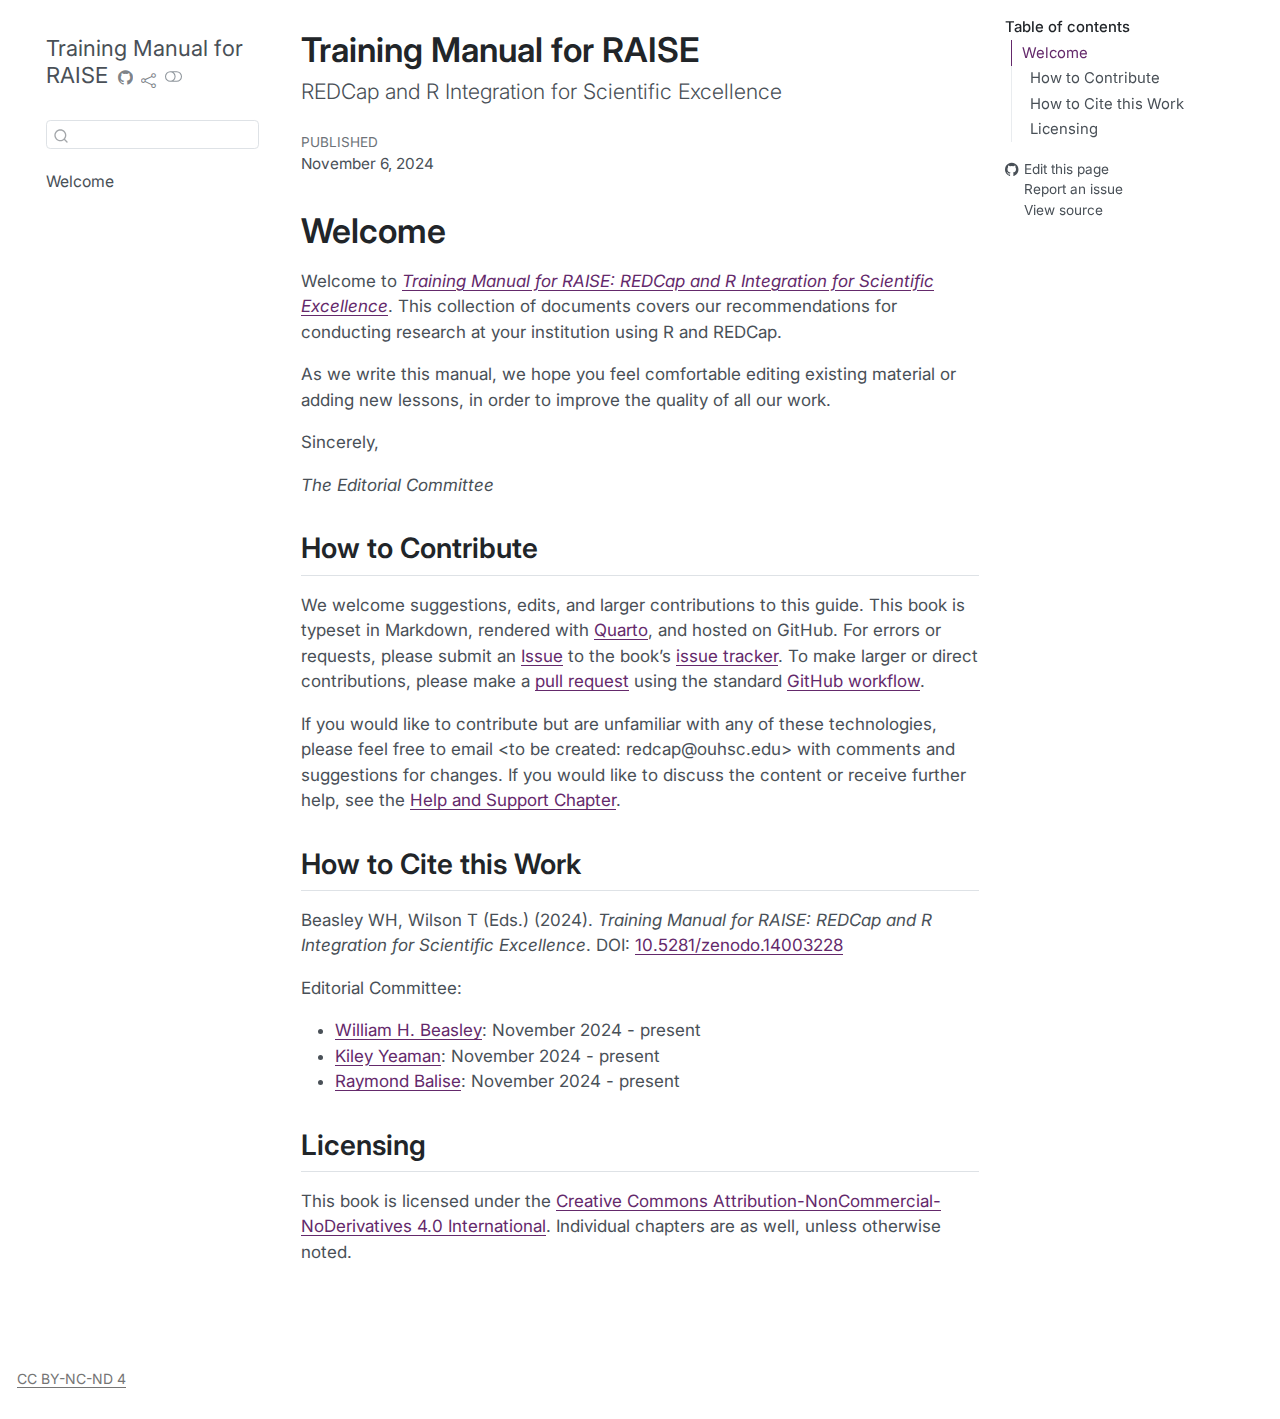
==== index.html @ eb548817 "Built site for gh-pages" ====
<!DOCTYPE html>
<html xmlns="http://www.w3.org/1999/xhtml" lang="en" xml:lang="en"><head>

<meta charset="utf-8">
<meta name="generator" content="quarto-1.5.57">

<meta name="viewport" content="width=device-width, initial-scale=1.0, user-scalable=yes">

<meta name="dcterms.date" content="2024-11-06">

<title>Training Manual for RAISE</title>
<style>
code{white-space: pre-wrap;}
span.smallcaps{font-variant: small-caps;}
div.columns{display: flex; gap: min(4vw, 1.5em);}
div.column{flex: auto; overflow-x: auto;}
div.hanging-indent{margin-left: 1.5em; text-indent: -1.5em;}
ul.task-list{list-style: none;}
ul.task-list li input[type="checkbox"] {
  width: 0.8em;
  margin: 0 0.8em 0.2em -1em; /* quarto-specific, see https://github.com/quarto-dev/quarto-cli/issues/4556 */ 
  vertical-align: middle;
}
</style>


<script src="site_libs/quarto-nav/quarto-nav.js"></script>
<script src="site_libs/quarto-nav/headroom.min.js"></script>
<script src="site_libs/clipboard/clipboard.min.js"></script>
<script src="site_libs/quarto-search/autocomplete.umd.js"></script>
<script src="site_libs/quarto-search/fuse.min.js"></script>
<script src="site_libs/quarto-search/quarto-search.js"></script>
<meta name="quarto:offset" content="./">
<script src="site_libs/quarto-html/quarto.js"></script>
<script src="site_libs/quarto-html/popper.min.js"></script>
<script src="site_libs/quarto-html/tippy.umd.min.js"></script>
<script src="site_libs/quarto-html/anchor.min.js"></script>
<link href="site_libs/quarto-html/tippy.css" rel="stylesheet">
<link href="site_libs/quarto-html/quarto-syntax-highlighting.css" rel="stylesheet" class="quarto-color-scheme" id="quarto-text-highlighting-styles">
<link href="site_libs/quarto-html/quarto-syntax-highlighting-dark.css" rel="prefetch" class="quarto-color-scheme quarto-color-alternate" id="quarto-text-highlighting-styles">
<script src="site_libs/bootstrap/bootstrap.min.js"></script>
<link href="site_libs/bootstrap/bootstrap-icons.css" rel="stylesheet">
<link href="site_libs/bootstrap/bootstrap.min.css" rel="stylesheet" class="quarto-color-scheme" id="quarto-bootstrap" data-mode="light">
<link href="site_libs/bootstrap/bootstrap-dark.min.css" rel="prefetch" class="quarto-color-scheme quarto-color-alternate" id="quarto-bootstrap" data-mode="dark">
<script id="quarto-search-options" type="application/json">{
  "location": "sidebar",
  "copy-button": false,
  "collapse-after": 3,
  "panel-placement": "start",
  "type": "textbox",
  "limit": 50,
  "keyboard-shortcut": [
    "f",
    "/",
    "s"
  ],
  "show-item-context": false,
  "language": {
    "search-no-results-text": "No results",
    "search-matching-documents-text": "matching documents",
    "search-copy-link-title": "Copy link to search",
    "search-hide-matches-text": "Hide additional matches",
    "search-more-match-text": "more match in this document",
    "search-more-matches-text": "more matches in this document",
    "search-clear-button-title": "Clear",
    "search-text-placeholder": "",
    "search-detached-cancel-button-title": "Cancel",
    "search-submit-button-title": "Submit",
    "search-label": "Search"
  }
}</script>
<script async="" src="https://www.googletagmanager.com/gtag/js?id=G-H3G33LRV8Y"></script>

<script type="text/javascript">

window.dataLayer = window.dataLayer || [];
function gtag(){dataLayer.push(arguments);}
gtag('js', new Date());
gtag('config', 'G-H3G33LRV8Y', { 'anonymize_ip': true});
</script>


<link rel="stylesheet" href="assets/font-awesome.css">
<link rel="stylesheet" href="assets/tables.css">
<meta name="citation_title" content="Training Manual for RAISE">
<meta name="citation_publication_date" content="2024-11-06">
<meta name="citation_cover_date" content="2024-11-06">
<meta name="citation_year" content="2024">
<meta name="citation_online_date" content="2024-11-06">
<meta name="citation_language" content="en">
<meta name="citation_reference" content="citation_title=The elements of statistical learning: Data mining, inference, and prediction;,citation_author=Trevor Hastie;,citation_author=Robert Tibshirani;,citation_author=Jerome H Friedman;,citation_author=Jerome H Friedman;,citation_publication_date=2009;,citation_cover_date=2009;,citation_year=2009;,citation_volume=2;">
<meta name="citation_reference" content="citation_title=Hands-on machine learning with scikit-learn, keras, and TensorFlow;,citation_author=Aurélien Géron;,citation_publication_date=2022;,citation_cover_date=2022;,citation_year=2022;">
<meta name="citation_reference" content="citation_title=Deep learning with python;,citation_author=Francois Chollet;,citation_publication_date=2021;,citation_cover_date=2021;,citation_year=2021;">
<meta name="citation_reference" content="citation_title=17. A value for n-person games;,citation_author=L. S. Shapley;,citation_publication_date=1953-12;,citation_cover_date=1953-12;,citation_year=1953;,citation_fulltext_html_url=https://doi.org/10.1515/9781400881970-018;,citation_doi=10.1515/9781400881970-018;,citation_inbook_title=Contributions to the theory of games (AM-28), volume II;">
<meta name="citation_reference" content="citation_title=Consistent individualized feature attribution for tree ensembles;,citation_author=Scott M. Lundberg;,citation_author=Gabriel G. Erion;,citation_author=Su-In Lee;,citation_publication_date=2018;,citation_cover_date=2018;,citation_year=2018;,citation_fulltext_html_url=https://arxiv.org/abs/1802.03888;,citation_doi=10.48550/ARXIV.1802.03888;,citation_publisher=arXiv;">
<meta name="citation_reference" content="citation_title=Artificial intelligence: Emerging applications in biotechnology and pharma;,citation_author=David Sahner;,citation_author=David C. Spellmeyer;,citation_publication_date=2020;,citation_cover_date=2020;,citation_year=2020;,citation_fulltext_html_url=https://doi.org/10.1016/b978-0-12-815585-1.00028-0;,citation_doi=10.1016/b978-0-12-815585-1.00028-0;,citation_inbook_title=Biotechnology entrepreneurship;">
<meta name="citation_reference" content="citation_title=Data normalization and standardization: A technical report;,citation_author=Peshawa J Muhammad Ali;,citation_author=Rezhna Hassan Faraj;,citation_publication_date=2014;,citation_cover_date=2014;,citation_year=2014;,citation_fulltext_html_url=http://rgdoi.net/10.13140/RG.2.2.28948.04489;,citation_doi=10.13140/RG.2.2.28948.04489;,citation_publisher=Unpublished;">
<meta name="citation_reference" content="citation_title=A method for comparing multiple imputation techniques: A case study on the u.s. National COVID cohort collaborative;,citation_author=Elena Casiraghi;,citation_author=Rachel Wong;,citation_author=Margaret Hall;,citation_author=Ben Coleman;,citation_author=Marco Notaro;,citation_author=Michael D. Evans;,citation_author=Jena S. Tronieri;,citation_author=Hannah Blau;,citation_author=Bryan Laraway;,citation_author=Tiffany J. Callahan;,citation_author=Lauren E. Chan;,citation_author=Carolyn T. Bramante;,citation_author=John B. Buse;,citation_author=Richard A. Moffitt;,citation_author=Til Stürmer;,citation_author=Steven G. Johnson;,citation_author=Yu Raymond Shao;,citation_author=Justin Reese;,citation_author=Peter N. Robinson;,citation_author=Alberto Paccanaro;,citation_author=Giorgio Valentini;,citation_author=Jared D. Huling;,citation_author=Kenneth J. Wilkins;,citation_publication_date=2023-03;,citation_cover_date=2023-03;,citation_year=2023;,citation_fulltext_html_url=https://doi.org/10.1016/j.jbi.2023.104295;,citation_doi=10.1016/j.jbi.2023.104295;,citation_volume=139;,citation_journal_title=Journal of Biomedical Informatics;,citation_publisher=Elsevier BV;">
<meta name="citation_reference" content="citation_title=Learning from data with structured missingness;,citation_author=Robin Mitra;,citation_author=Sarah F. McGough;,citation_author=Tapabrata Chakraborti;,citation_author=Chris Holmes;,citation_author=Ryan Copping;,citation_author=Niels Hagenbuch;,citation_author=Stefanie Biedermann;,citation_author=Jack Noonan;,citation_author=Brieuc Lehmann;,citation_author=Aditi Shenvi;,citation_author=Xuan Vinh Doan;,citation_author=David Leslie;,citation_author=Ginestra Bianconi;,citation_author=Ruben Sanchez-Garcia;,citation_author=Alisha Davies;,citation_author=Maxine Mackintosh;,citation_author=Eleni-Rosalina Andrinopoulou;,citation_author=Anahid Basiri;,citation_author=Chris Harbron;,citation_author=Ben D. MacArthur;,citation_publication_date=2023-01;,citation_cover_date=2023-01;,citation_year=2023;,citation_fulltext_html_url=https://doi.org/10.1038/s42256-022-00596-z;,citation_issue=1;,citation_doi=10.1038/s42256-022-00596-z;,citation_volume=5;,citation_journal_title=Nature Machine Intelligence;,citation_publisher=Springer Science; Business Media LLC;">
<meta name="citation_reference" content="citation_title=Assessment of the impact of EHR heterogeneity for clinical research through a case study of silent brain infarction;,citation_author=Sunyang Fu;,citation_author=Lester Y. Leung;,citation_author=Anne-Olivia Raulli;,citation_author=David F. Kallmes;,citation_author=Kristin A. Kinsman;,citation_author=Kristoff B. Nelson;,citation_author=Michael S. Clark;,citation_author=Patrick H. Luetmer;,citation_author=Paul R. Kingsbury;,citation_author=David M. Kent;,citation_author=Hongfang Liu;,citation_publication_date=2020-03;,citation_cover_date=2020-03;,citation_year=2020;,citation_fulltext_html_url=https://doi.org/10.1186/s12911-020-1072-9;,citation_issue=1;,citation_doi=10.1186/s12911-020-1072-9;,citation_volume=20;,citation_journal_title=BMC Medical Informatics and Decision Making;,citation_publisher=Springer Science; Business Media LLC;">
<meta name="citation_reference" content="citation_title=Millions of black people affected by racial bias in health-care algorithms;,citation_author=Heidi Ledford;,citation_publication_date=2019-10;,citation_cover_date=2019-10;,citation_year=2019;,citation_fulltext_html_url=https://doi.org/10.1038/d41586-019-03228-6;,citation_issue=7780;,citation_doi=10.1038/d41586-019-03228-6;,citation_volume=574;,citation_journal_title=Nature;,citation_publisher=Springer Science; Business Media LLC;">
<meta name="citation_reference" content="citation_title=Common pitfalls and recommendations for using machine learning to detect and prognosticate for COVID-19 using chest radiographs and CT scans;,citation_author=Michael Roberts;,citation_author=Derek Driggs;,citation_author=Matthew Thorpe;,citation_author=Julian Gilbey;,citation_author=Michael Yeung;,citation_author=Stephan Ursprung;,citation_author=Angelica I. Aviles-Rivero;,citation_author=Christian Etmann;,citation_author=Cathal McCague;,citation_author=Lucian Beer;,citation_author=Jonathan R. Weir-McCall;,citation_author=Zhongzhao Teng;,citation_author=Effrossyni Gkrania-Klotsas;,citation_author=Alessandro Ruggiero;,citation_author=Anna Korhonen;,citation_author=Emily Jefferson;,citation_author=Emmanuel Ako;,citation_author=Georg Langs;,citation_author=Ghassem Gozaliasl;,citation_author=Guang Yang;,citation_author=Helmut Prosch;,citation_author=Jacobus Preller;,citation_author=Jan Stanczuk;,citation_author=Jing Tang;,citation_author=Johannes Hofmanninger;,citation_author=Judith Babar;,citation_author=Lorena Escudero Sánchez;,citation_author=Muhunthan Thillai;,citation_author=Paula Martin Gonzalez;,citation_author=Philip Teare;,citation_author=Xiaoxiang Zhu;,citation_author=Mishal Patel;,citation_author=Conor Cafolla;,citation_author=Hojjat Azadbakht;,citation_author=Joseph Jacob;,citation_author=Josh Lowe;,citation_author=Kang Zhang;,citation_author=Kyle Bradley;,citation_author=Marcel Wassin;,citation_author=Markus Holzer;,citation_author=Kangyu Ji;,citation_author=Maria Delgado Ortet;,citation_author=Tao Ai;,citation_author=Nicholas Walton;,citation_author=Pietro Lio;,citation_author=Samuel Stranks;,citation_author=Tolou Shadbahr;,citation_author=Weizhe Lin;,citation_author=Yunfei Zha;,citation_author=Zhangming Niu;,citation_author=James H. F. Rudd;,citation_author=Evis Sala;,citation_author=Carola-Bibiane Schönlieb and;,citation_publication_date=2021-03;,citation_cover_date=2021-03;,citation_year=2021;,citation_fulltext_html_url=https://doi.org/10.1038/s42256-021-00307-0;,citation_issue=3;,citation_doi=10.1038/s42256-021-00307-0;,citation_volume=3;,citation_journal_title=Nature Machine Intelligence;,citation_publisher=Springer Science; Business Media LLC;">
<meta name="citation_reference" content="citation_title=Generalisable long COVID subtypes: Findings from the NIH N3C and RECOVER programmes;,citation_author=Justin T. Reese;,citation_author=Hannah Blau;,citation_author=Elena Casiraghi;,citation_author=Timothy Bergquist;,citation_author=Johanna J. Loomba;,citation_author=Tiffany J. Callahan;,citation_author=Bryan Laraway;,citation_author=Corneliu Antonescu;,citation_author=Ben Coleman;,citation_author=Michael Gargano;,citation_author=Kenneth J. Wilkins;,citation_author=Luca Cappelletti;,citation_author=Tommaso Fontana;,citation_author=Nariman Ammar;,citation_author=Blessy Antony;,citation_author=T. M. Murali;,citation_author=J. Harry Caufield;,citation_author=Guy Karlebach;,citation_author=Julie A. McMurry;,citation_author=Andrew Williams;,citation_author=Richard Moffitt;,citation_author=Jineta Banerjee;,citation_author=Anthony E. Solomonides;,citation_author=Hannah Davis;,citation_author=Kristin Kostka;,citation_author=Giorgio Valentini;,citation_author=David Sahner;,citation_author=Christopher G. Chute;,citation_author=Charisse Madlock-Brown;,citation_author=Melissa A. Haendel;,citation_author=Peter N. Robinson;,citation_author=Heidi Spratt;,citation_author=Shyam Visweswaran;,citation_author=Joseph Eugene Flack;,citation_author=Yun Jae Yoo;,citation_author=Davera Gabriel;,citation_author=G. Caleb Alexander;,citation_author=Hemalkumar B. Mehta;,citation_author=Feifan Liu;,citation_author=Robert T. Miller;,citation_author=Rachel Wong;,citation_author=Elaine L. Hill;,citation_author=Lorna E. Thorpe;,citation_author=Jasmin Divers;,citation_publication_date=2023-01;,citation_cover_date=2023-01;,citation_year=2023;,citation_fulltext_html_url=https://doi.org/10.1016/j.ebiom.2022.104413;,citation_doi=10.1016/j.ebiom.2022.104413;,citation_volume=87;,citation_journal_title=eBioMedicine;,citation_publisher=Elsevier BV;">
<meta name="citation_reference" content="citation_title=Explainable machine learning for early assessment of COVID-19 risk prediction in emergency departments;,citation_author=Elena Casiraghi;,citation_author=Dario Malchiodi;,citation_author=Gabriella Trucco;,citation_author=Marco Frasca;,citation_author=Luca Cappelletti;,citation_author=Tommaso Fontana;,citation_author=Alessandro Andrea Esposito;,citation_author=Emanuele Avola;,citation_author=Alessandro Jachetti;,citation_author=Justin Reese;,citation_author=Alessandro Rizzi;,citation_author=Peter N. Robinson;,citation_author=Giorgio Valentini;,citation_publication_date=2020;,citation_cover_date=2020;,citation_year=2020;,citation_fulltext_html_url=https://doi.org/10.1109/access.2020.3034032;,citation_doi=10.1109/access.2020.3034032;,citation_volume=8;,citation_journal_title=IEEE Access;,citation_publisher=Institute of Electrical; Electronics Engineers (IEEE);">
<meta name="citation_reference" content="citation_title=Reflections on defining a standard for computable expression of scientific knowledge: What teach us yoda can;,citation_author=B. S. Alper;,citation_publication_date=2023;,citation_cover_date=2023;,citation_year=2023;,citation_fulltext_html_url=https://www.ncbi.nlm.nih.gov/pubmed/36654808;,citation_issue=1;,citation_doi=10.1002/lrh2.10312;,citation_issn=2379-6146 (Electronic) 2379-6146 (Linking);,citation_volume=7;,citation_journal_title=Learn Health Syst;">
<meta name="citation_reference" content="citation_title=Testing graphical causal models using the r package &amp;amp;amp;quot;dagitty&amp;quot;;,citation_author=A. Ankan;,citation_author=I. M. N. Wortel;,citation_author=J. Textor;,citation_publication_date=2021;,citation_cover_date=2021;,citation_year=2021;,citation_fulltext_html_url=https://www.ncbi.nlm.nih.gov/pubmed/33592130;,citation_issue=2;,citation_doi=10.1002/cpz1.45;,citation_volume=1;,citation_journal_title=Curr Protoc;">
<meta name="citation_reference" content="citation_title=Long-term use of immunosuppressive medicines and in-hospital COVID-19 outcomes: A retrospective cohort study using data from the national COVID cohort collaborative;,citation_author=K. M. Andersen;,citation_author=B. A. Bates;,citation_author=E. S. Rashidi;,citation_author=A. L. Olex;,citation_author=R. B. Mannon;,citation_author=R. C. Patel;,citation_author=J. Singh;,citation_author=J. Sun;,citation_author=P. G. Auwaerter;,citation_author=D. K. Ng;,citation_author=J. B. Segal;,citation_author=B. T. Garibaldi;,citation_author=H. B. Mehta;,citation_author=G. C. Alexander;,citation_author=Covid Cohort Collaborative Consortium National;,citation_publication_date=2022;,citation_cover_date=2022;,citation_year=2022;,citation_fulltext_html_url=https://www.ncbi.nlm.nih.gov/pubmed/34806036;,citation_issue=1;,citation_doi=10.1016/S2665-9913(21)00325-8;,citation_issn=2665-9913 (Electronic) 2665-9913 (Linking);,citation_volume=4;,citation_journal_title=Lancet Rheumatol;">
<meta name="citation_reference" content="citation_title=Higher hospitalization and mortality rates among SARS-CoV-2-infected persons in rural america;,citation_author=Alfred Jerrod Anzalone;,citation_author=Ronald Horswell;,citation_author=Brian M Hendricks;,citation_author=San Chu;,citation_author=William B Hillegass;,citation_author=William H Beasley;,citation_author=Jeremy R Harper;,citation_author=Wesley Kimble;,citation_author=Clifford J Rosen;,citation_author=Lucio Miele;,citation_author=others;,citation_publication_date=2023;,citation_cover_date=2023;,citation_year=2023;,citation_issue=1;,citation_doi=10.1111/jrh.12689;,citation_volume=39;,citation_journal_title=The Journal of Rural Health;,citation_publisher=Wiley Online Library;">
<meta name="citation_reference" content="citation_title=The REporting of studies conducted using observational routinely-collected health data (RECORD) statement;,citation_author=E. I. Benchimol;,citation_author=L. Smeeth;,citation_author=A. Guttmann;,citation_author=K. Harron;,citation_author=D. Moher;,citation_author=I. Petersen;,citation_author=H. T. Sorensen;,citation_author=E. Elm;,citation_author=S. M. Langan;,citation_author=Record Working Committee;,citation_publication_date=2015;,citation_cover_date=2015;,citation_year=2015;,citation_fulltext_html_url=https://www.ncbi.nlm.nih.gov/pubmed/26440803;,citation_issue=10;,citation_doi=10.1371/journal.pmed.1001885;,citation_issn=1549-1676 (Electronic) 1549-1277 (Print) 1549-1277 (Linking);,citation_volume=12;,citation_journal_title=PLoS Med;">
<meta name="citation_reference" content="citation_title=Harmonizing units and values of quantitative data elements in a very large nationally pooled electronic health record (EHR) dataset;,citation_author=Katie R Bradwell;,citation_author=Jacob T Wooldridge;,citation_author=Benjamin Amor;,citation_author=Tellen D Bennett;,citation_author=Adit Anand;,citation_author=Carolyn Bremer;,citation_author=Yun Jae Yoo;,citation_author=Zhenglong Qian;,citation_author=Steven G Johnson;,citation_author=Emily R Pfaff;,citation_author=others;,citation_publication_date=2022;,citation_cover_date=2022;,citation_year=2022;,citation_issue=7;,citation_doi=10.1093/jamia/ocac054;,citation_volume=29;,citation_journal_title=Journal of the American Medical Informatics Association;,citation_publisher=Oxford University Press;">
<meta name="citation_reference" content="citation_title=Fairness in machine learning: A survey.;,citation_author=S Caton;,citation_author=S Haas;,citation_publication_date=2020;,citation_cover_date=2020;,citation_year=2020;,citation_fulltext_html_url=https://arxiv.org/abs/2010.04053;,citation_doi=10.48550/arXiv.2010.0405;,citation_journal_title=arXiv;">
<meta name="citation_reference" content="citation_title=A new method of classifying prognostic comorbidity in longitudinal studies: Development and validation;,citation_author=Mary E. Charlson;,citation_author=Peter Pompei;,citation_author=Kathy L. Ales;,citation_author=C.Ronald MacKenzie;,citation_publication_date=1987;,citation_cover_date=1987;,citation_year=1987;,citation_fulltext_html_url=https://www.sciencedirect.com/science/article/pii/0021968187901718;,citation_issue=5;,citation_doi=10.1016/0021-9681(87)90171-8;,citation_issn=0021-9681;,citation_volume=40;,citation_journal_title=Journal of Chronic Diseases;">
<meta name="citation_reference" content="citation_title=Informatics playbook;,citation_author=Chunlei Wu;,citation_author=undefined C2DH;,citation_publication_date=2022;,citation_cover_date=2022;,citation_year=2022;,citation_publisher=https://playbook.cd2h.org/;">
<meta name="citation_reference" content="citation_title=The geographies of community disaster resilience;,citation_author=SL Cutter;,citation_author=KD Ash;,citation_author=CT. Emrich;,citation_publication_date=2014;,citation_cover_date=2014;,citation_year=2014;,citation_fulltext_html_url=https://doi.org/10.1016/j.gloenvcha.2014.08.005;,citation_issue=Nov 1;,citation_volume=29;,citation_journal_title=Global environmental change;">
<meta name="citation_reference" content="citation_title=COVID-19 TestNorm: A tool to normalize COVID-19 testing names to LOINC codes;,citation_author=Xiao Dong;,citation_author=Jianfu Li;,citation_author=Ekin Soysal;,citation_author=Jiang Bian;,citation_author=Scott L DuVall;,citation_author=Elizabeth Hanchrow;,citation_author=Hongfang Liu;,citation_author=Kristine E Lynch;,citation_author=Michael Matheny;,citation_author=Karthik Natarajan;,citation_author=others;,citation_publication_date=2020;,citation_cover_date=2020;,citation_year=2020;,citation_issue=9;,citation_doi=10.1093/jamia/ocaa145;,citation_volume=27;,citation_journal_title=Journal of the American Medical Informatics Association;,citation_publisher=Oxford University Press;">
<meta name="citation_reference" content="citation_title=Real-world evidence for assessing pharmaceutical treatments in the context of COVID-19;,citation_author=J. M. Franklin;,citation_author=K. J. Lin;,citation_author=N. M. Gatto;,citation_author=J. A. Rassen;,citation_author=R. J. Glynn;,citation_author=S. Schneeweiss;,citation_publication_date=2021;,citation_cover_date=2021;,citation_year=2021;,citation_fulltext_html_url=https://www.ncbi.nlm.nih.gov/pubmed/33529354;,citation_issue=4;,citation_doi=10.1002/cpt.2185;,citation_volume=109;,citation_journal_title=Clin Pharmacol Ther;">
<meta name="citation_reference" content="citation_title=When can nonrandomized studies support valid inference regarding effectiveness or safety of new medical treatments?;,citation_author=J. M. Franklin;,citation_author=R. Platt;,citation_author=N. A. Dreyer;,citation_author=A. J. London;,citation_author=G. E. Simon;,citation_author=J. H. Watanabe;,citation_author=M. Horberg;,citation_author=A. Hernandez;,citation_author=R. M. Califf;,citation_publication_date=2022;,citation_cover_date=2022;,citation_year=2022;,citation_fulltext_html_url=https://www.ncbi.nlm.nih.gov/pubmed/33826756;,citation_issue=1;,citation_doi=10.1002/cpt.2255;,citation_issn=1532-6535 (Electronic) 0009-9236 (Print) 0009-9236 (Linking);,citation_volume=111;,citation_journal_title=Clin Pharmacol Ther;">
<meta name="citation_reference" content="citation_title=Regression and other stories;,citation_author=undefined Andrew Gelman;,citation_author=Aki Vehtari;,citation_publication_date=2021;,citation_cover_date=2021;,citation_year=2021;,citation_fulltext_html_url=http://www.cambridge.org/9781107676510;,citation_isbn=978-1107676510;">
<meta name="citation_reference" content="citation_title=Clinical concept value sets and interoperability in health data analytics;,citation_author=Sigfried Gold;,citation_author=Andrea Batch;,citation_author=Robert McClure;,citation_author=Guoqian Jiang;,citation_author=Hadi Kharrazi;,citation_author=Rishi Saripalle;,citation_author=Vojtech Huser;,citation_author=Chunhua Weng;,citation_author=Nancy Roderer;,citation_author=Ana Szarfman;,citation_author=others;,citation_publication_date=2018;,citation_cover_date=2018;,citation_year=2018;,citation_fulltext_html_url=https://www.ncbi.nlm.nih.gov/pmc/articles/PMC6371254;,citation_volume=2018;,citation_conference_title=AMIA annual symposium proceedings;,citation_conference=American Medical Informatics Association;">
<meta name="citation_reference" content="citation_title=Practices, norms, and aspirations regarding the construction, validation, and reuse of code sets in the analysis of real-world data;,citation_author=Sigfried Gold;,citation_author=Harold Lehmann;,citation_author=Lisa Schilling;,citation_author=Wayne Lutters;,citation_publication_date=2021;,citation_cover_date=2021;,citation_year=2021;,citation_doi=10.1101/2021.10.14.21264917;,citation_journal_title=medRxiv;,citation_publisher=Cold Spring Harbor Laboratory Press;">
<meta name="citation_reference" content="citation_title=Collider bias undermines our understanding of COVID-19 disease risk and severity;,citation_author=G. J. Griffith;,citation_author=T. T. Morris;,citation_author=M. J. Tudball;,citation_author=A. Herbert;,citation_author=G. Mancano;,citation_author=L. Pike;,citation_author=G. C. Sharp;,citation_author=J. Sterne;,citation_author=T. M. Palmer;,citation_author=G. Davey Smith;,citation_author=K. Tilling;,citation_author=L. Zuccolo;,citation_author=N. M. Davies;,citation_author=G. Hemani;,citation_publication_date=2020;,citation_cover_date=2020;,citation_year=2020;,citation_issue=1;,citation_doi=10.1038/s41467-020-19478-2;,citation_volume=11;,citation_journal_title=Nature communications;,citation_publisher=Nature Publishing Group UK London;">
<meta name="citation_reference" content="citation_title=The National COVID Cohort Collaborative (N3C): Rationale, design, infrastructure, and deployment;,citation_abstract=Coronavirus disease 2019 (COVID-19) poses societal challenges that require expeditious data and knowledge sharing. Though organizational clinical data are abundant, these are largely inaccessible to outside researchers. Statistical, machine learning, and causal analyses are most successful with large-scale data beyond what is available in any given organization. Here, we introduce the National COVID Cohort Collaborative (N3C), an open science community focused on analyzing patient-level data from many centers.The Clinical and Translational Science Award Program and scientific community created N3C to overcome technical, regulatory, policy, and governance barriers to sharing and harmonizing individual-level clinical data. We developed solutions to extract, aggregate, and harmonize data across organizations and data models, and created a secure data enclave to enable efficient, transparent, and reproducible collaborative analytics.Organized in inclusive workstreams, we created legal agreements and governance for organizations and researchers; data extraction scripts to identify and ingest positive, negative, and possible COVID-19 cases; a data quality assurance and harmonization pipeline to create a single harmonized dataset; population of the secure data enclave with data, machine learning, and statistical analytics tools; dissemination mechanisms; and a synthetic data pilot to democratize data access.The N3C has demonstrated that a multisite collaborative learning health network can overcome barriers to rapidly build a scalable infrastructure incorporating multiorganizational clinical data for COVID-19 analytics. We expect this effort to save lives by enabling rapid collaboration among clinicians, researchers, and data scientists to identify treatments and specialized care and thereby reduce the immediate and long-term impacts of COVID-19.;,citation_author=Melissa A Haendel;,citation_author=Christopher G Chute;,citation_author=Tellen D Bennett;,citation_author=David A Eichmann;,citation_author=Justin Guinney;,citation_author=Warren A Kibbe;,citation_author=Philip R O Payne;,citation_author=Emily R Pfaff;,citation_author=Peter N Robinson;,citation_author=Joel H Saltz;,citation_author=Heidi Spratt;,citation_author=Christine Suver;,citation_author=John Wilbanks;,citation_author=Adam B Wilcox;,citation_author=Andrew E Williams;,citation_author=Chunlei Wu;,citation_author=Clair Blacketer;,citation_author=Robert L Bradford;,citation_author=James J Cimino;,citation_author=Marshall Clark;,citation_author=Evan W Colmenares;,citation_author=Patricia A Francis;,citation_author=Davera Gabriel;,citation_author=Alexis Graves;,citation_author=Raju Hemadri;,citation_author=Stephanie S Hong;,citation_author=George Hripscak;,citation_author=Dazhi Jiao;,citation_author=Jeffrey G Klann;,citation_author=Kristin Kostka;,citation_author=Adam M Lee;,citation_author=Harold P Lehmann;,citation_author=Lora Lingrey;,citation_author=Robert T Miller;,citation_author=Michele Morris;,citation_author=Shawn N Murphy;,citation_author=Karthik Natarajan;,citation_author=Matvey B Palchuk;,citation_author=Usman Sheikh;,citation_author=Harold Solbrig;,citation_author=Shyam Visweswaran;,citation_author=Anita Walden;,citation_author=Kellie M Walters;,citation_author=Griffin M Weber;,citation_author=Xiaohan Tanner Zhang;,citation_author=Richard L Zhu;,citation_author=Benjamin Amor;,citation_author=Andrew T Girvin;,citation_author=Amin Manna;,citation_author=Nabeel Qureshi;,citation_author=Michael G Kurilla;,citation_author=Sam G Michael;,citation_author=Lili M Portilla;,citation_author=Joni L Rutter;,citation_author=Christopher P Austin;,citation_author=Ken R Gersing;,citation_author=undefined N3C Consortium;,citation_publication_date=2020-08;,citation_cover_date=2020-08;,citation_year=2020;,citation_fulltext_html_url=https://doi.org/10.1093/jamia/ocaa196;,citation_issue=3;,citation_doi=10.1093/jamia/ocaa196;,citation_issn=1527-974X;,citation_volume=28;,citation_journal_title=Journal of the American Medical Informatics Association;">
<meta name="citation_reference" content="citation_title=Using big data to emulate a target trial when a randomized trial is not available;,citation_author=M. A. Hernan;,citation_author=J. M. Robins;,citation_publication_date=2016;,citation_cover_date=2016;,citation_year=2016;,citation_fulltext_html_url=https://www.ncbi.nlm.nih.gov/pubmed/26994063;,citation_issue=8;,citation_doi=10.1093/aje/kwv254;,citation_issn=1476-6256 (Electronic) 0002-9262 (Print) 0002-9262 (Linking);,citation_volume=183;,citation_journal_title=Am J Epidemiol;">
<meta name="citation_reference" content="citation_title=Racial disparities in COVID-19 test positivity among people living with HIV in the united states;,citation_author=J. Y. Islam;,citation_author=V. Madhira;,citation_author=J. Sun;,citation_author=A. Olex;,citation_author=N. Franceschini;,citation_author=G. Kirk;,citation_author=R. Patel;,citation_publication_date=2022;,citation_cover_date=2022;,citation_year=2022;,citation_fulltext_html_url=https://www.ncbi.nlm.nih.gov/pubmed/35306931;,citation_issue=5;,citation_doi=10.1177/09564624221074468;,citation_issn=1758-1052 (Electronic) 0956-4624 (Print) 0956-4624 (Linking);,citation_volume=33;,citation_journal_title=Int J STD AIDS;">
<meta name="citation_reference" content="citation_title=Comparing population-based risk-stratification model performance using demographic, diagnosis and medication data extracted from outpatient electronic health records versus administrative claims;,citation_author=Hadi Kharrazi;,citation_author=Winnie Chi;,citation_author=Hsien-Yen Chang;,citation_author=Thomas M Richards;,citation_author=Jason M Gallagher;,citation_author=Susan M Knudson;,citation_author=Jonathan P Weiner;,citation_publication_date=2017;,citation_cover_date=2017;,citation_year=2017;,citation_issue=8;,citation_doi=10.1097/MLR.0000000000000754;,citation_volume=55;,citation_journal_title=Medical care;,citation_publisher=JSTOR;">
<meta name="citation_reference" content="citation_title=Crossing boundaries knowledge, disciplinarities, and interdisciplinarities;,citation_author=Julie Thompson Klein;,citation_publication_date=1996;,citation_cover_date=1996;,citation_year=1996;,citation_fulltext_html_url=https://www.google.com/books/edition/Crossing_Boundaries/bNJvYf3ROPAC;,citation_isbn=978-0813916798;,citation_series_title=Knowledge : Disciplinarity and beyond;">
<meta name="citation_reference" content="citation_title=Inherent trade-offs in the fair determination of risk scores;,citation_author=Jon M. Kleinberg;,citation_author=Sendhil Mullainathan;,citation_author=Manish Raghavan;,citation_publication_date=2016;,citation_cover_date=2016;,citation_year=2016;,citation_fulltext_html_url=http://arxiv.org/abs/1609.05807;,citation_doi=10.48550/arXiv.1609.05807;,citation_volume=abs/1609.05807;,citation_journal_title=CoRR;">
<meta name="citation_reference" content="citation_title=Literate programming;,citation_author=Donald E. Knuth;,citation_publication_date=1984-05;,citation_cover_date=1984-05;,citation_year=1984;,citation_fulltext_html_url=https://doi.org/10.1093/comjnl/27.2.97;,citation_issue=2;,citation_doi=10.1093/comjnl/27.2.97;,citation_issn=0010-4620;,citation_volume=27;,citation_journal_title=Comput. J.;,citation_publisher=Oxford University Press, Inc.;">
<meta name="citation_reference" content="citation_title=Guidance for a causal comparative effectiveness analysis emulating a target trial based on big real world evidence: When to start statin treatment;,citation_author=F. Kuehne;,citation_author=B. Jahn;,citation_author=A. Conrads-Frank;,citation_author=M. Bundo;,citation_author=M. Arvandi;,citation_author=F. Endel;,citation_author=N. Popper;,citation_author=G. Endel;,citation_author=C. Urach;,citation_author=M. Gyimesi;,citation_author=E. J. Murray;,citation_author=G. Danaei;,citation_author=T. A. Gaziano;,citation_author=A. Pandya;,citation_author=U. Siebert;,citation_publication_date=2019;,citation_cover_date=2019;,citation_year=2019;,citation_fulltext_html_url=https://www.ncbi.nlm.nih.gov/pubmed/31512926;,citation_issue=12;,citation_doi=10.2217/cer-2018-0103;,citation_issn=2042-6313 (Electronic) 2042-6305 (Linking);,citation_volume=8;,citation_journal_title=J Comp Eff Res;">
<meta name="citation_reference" content="citation_title=Use of recommended real-world methods for electronic health record data analysis has not improved over 10 years;,citation_author=Chenyu Li;,citation_author=Abdulrahman M. Alsheikh;,citation_author=Karen A. Robinson;,citation_author=Harold P. Lehmann;,citation_publication_date=2023;,citation_cover_date=2023;,citation_year=2023;,citation_fulltext_html_url=https://www.medrxiv.org/content/early/2023/06/22/2023.06.21.23291706;,citation_doi=10.1101/2023.06.21.23291706;,citation_journal_title=medRxiv;,citation_publisher=Cold Spring Harbor Laboratory Press;">
<meta name="citation_reference" content="citation_title=Clinical, social, and policy factors in COVID-19 cases and deaths: Methodological considerations for feature selection and modeling in county-level analyses;,citation_author=C. Madlock-Brown;,citation_author=K. Wilkens;,citation_author=N. Weiskopf;,citation_author=N. Cesare;,citation_author=S. Bhattacharyya;,citation_author=N. O. Riches;,citation_author=J. Espinoza;,citation_author=D. Dorr;,citation_author=K. Goetz;,citation_author=J. Phuong;,citation_author=A. Sule;,citation_author=H. Kharrazi;,citation_author=F. Liu;,citation_author=C. Lemon;,citation_author=W. G. Adams;,citation_publication_date=2022;,citation_cover_date=2022;,citation_year=2022;,citation_fulltext_html_url=https://www.ncbi.nlm.nih.gov/pubmed/35421958;,citation_issue=1;,citation_doi=10.1186/s12889-022-13168-y;,citation_issn=1471-2458 (Electronic) 1471-2458 (Linking);,citation_volume=22;,citation_journal_title=BMC Public Health;">
<meta name="citation_reference" content="citation_title=Correction: Clinical, social, and policy factors in COVID-19 cases and deaths: Methodological considerations for feature selection and modeling in county-level analyses;,citation_author=C. Madlock-Brown;,citation_author=K. Wilkens;,citation_author=N. Weiskopf;,citation_author=N. Cesare;,citation_author=S. Bhattacharyya;,citation_author=N. O. Riches;,citation_author=J. Espinoza;,citation_author=D. Dorr;,citation_author=K. Goetz;,citation_author=J. Phuong;,citation_author=A. Sule;,citation_author=H. Kharrazi;,citation_author=F. Liu;,citation_author=C. Lemon;,citation_author=W. G. Adams;,citation_publication_date=2022;,citation_cover_date=2022;,citation_year=2022;,citation_fulltext_html_url=https://www.ncbi.nlm.nih.gov/pubmed/35751109;,citation_issue=1;,citation_doi=10.1186/s12889-022-13562-6;,citation_issn=1471-2458 (Electronic) 1471-2458 (Linking);,citation_volume=22;,citation_journal_title=BMC Public Health;">
<meta name="citation_reference" content="citation_title=Use of hydroxychloroquine, remdesivir, and dexamethasone among adults hospitalized with covid-19 in the united states: A retrospective cohort study;,citation_author=Hemalkumar B. Mehta;,citation_author=Huijun An;,citation_author=Kathleen M. Andersen;,citation_author=Omar Mansour;,citation_author=Vithal Madhira;,citation_author=Emaan S. Rashidi;,citation_author=Benjamin Bates;,citation_author=Soko Setoguchi;,citation_author=Corey Joseph;,citation_author=Paul T. Kocis;,citation_author=Richard Moffitt;,citation_author=Tellen D. Bennett;,citation_author=Christopher G. Chute;,citation_author=Brian T. Garibaldi;,citation_author=G. Caleb Alexander;,citation_publication_date=2021-10-01;,citation_cover_date=2021-10-01;,citation_year=2021;,citation_issue=10;,citation_doi=10.7326/M21-0857;,citation_issn=0003-4819;,citation_volume=174;,citation_journal_title=Annals of Internal Medicine;,citation_publisher=American College of Physicians;">
<meta name="citation_reference" content="citation_title=Learning from data with structured missingness;,citation_author=Robin Mitra;,citation_author=Sarah F McGough;,citation_author=Tapabrata Chakraborti;,citation_author=Chris Holmes;,citation_author=Ryan Copping;,citation_author=Niels Hagenbuch;,citation_author=Stefanie Biedermann;,citation_author=Jack Noonan;,citation_author=Brieuc Lehmann;,citation_author=Aditi Shenvi;,citation_author=others;,citation_publication_date=2023;,citation_cover_date=2023;,citation_year=2023;,citation_issue=1;,citation_doi=10.1038/s42256-022-00596-z;,citation_volume=5;,citation_journal_title=Nature Machine Intelligence;,citation_publisher=Nature Publishing Group UK London;">
<meta name="citation_reference" content="citation_title=Identifying the PECO: A framework for formulating good questions to explore the association of environmental and other exposures with health outcomes;,citation_author=R. L. Morgan;,citation_author=P. Whaley;,citation_author=K. A. Thayer;,citation_author=H. J. Schunemann;,citation_publication_date=2018;,citation_cover_date=2018;,citation_year=2018;,citation_fulltext_html_url=https://www.ncbi.nlm.nih.gov/pubmed/30166065;,citation_issue=Pt 1;,citation_doi=10.1016/j.envint.2018.07.015;,citation_issn=1873-6750 (Electronic) 0160-4120 (Print) 0160-4120 (Linking);,citation_volume=121;,citation_journal_title=Environ Int;">
<meta name="citation_reference" content="citation_title=Increased stroke severity and mortality in patients with SARS-CoV-2 infection: An analysis from the N3C database;,citation_author=J. A. Narrett;,citation_author=I. Mallawaarachchi;,citation_author=C. M. Aldridge;,citation_author=E. D. Assefa;,citation_author=A. Patel;,citation_author=J. J. Loomba;,citation_author=S. Ratcliffe;,citation_author=O. Sadan;,citation_author=T. Monteith;,citation_author=B. B. Worrall;,citation_author=D. E. Brown;,citation_author=K. C. Johnston;,citation_author=A. M. Southerland;,citation_author=N. C. consortium;,citation_publication_date=2023;,citation_cover_date=2023;,citation_year=2023;,citation_fulltext_html_url=https://www.ncbi.nlm.nih.gov/pubmed/36641948;,citation_issue=3;,citation_doi=10.1016/j.jstrokecerebrovasdis.2023.106987;,citation_issn=1532-8511 (Electronic) 1052-3057 (Print) 1052-3057 (Linking);,citation_volume=32;,citation_journal_title=J Stroke Cerebrovasc Dis;">
<meta name="citation_reference" content="citation_title=The book of OHDSI: Observational health data sciences and informatics;,citation_author=undefined OHDSI;,citation_publication_date=2019;,citation_cover_date=2019;,citation_year=2019;,citation_fulltext_html_url=https://ohdsi.github.io/TheBookOfOhdsi/;,citation_isbn=9781088855195;">
<meta name="citation_reference" content="citation_title=Documentation: Code repositories overview;,citation_author=undefined Palantir;,citation_publication_date=2023;,citation_cover_date=2023;,citation_year=2023;,citation_publisher=https://www.palantir.com/docs/foundry/code-repositories/overview/;">
<meta name="citation_reference" content="citation_title=Identifying who has long COVID in the USA: A machine learning approach using N3C data.;,citation_author=E. R. Pfaff;,citation_author=A. T. Girvin;,citation_author=T. D. Bennett;,citation_author=A. Bhatia;,citation_author=I. M. Brooks;,citation_author=R. R. Deer;,citation_author=J. P. Dekermanjian;,citation_author=S. E. Jolley;,citation_author=M. G. Kahn;,citation_author=K. Kostka;,citation_author=J. A. McMurry;,citation_author=R. Moffitt;,citation_author=A. Walden;,citation_author=C. G. Chute;,citation_author=M. A. Haendel;,citation_author=C. Bramante;,citation_author=D. Dorr;,citation_author=M. Morris;,citation_author=A. M. Parker;,citation_author=H. Sidky;,citation_author=K. Gersing;,citation_author=S. Hong;,citation_author=E. Niehaus;,citation_publication_date=2022-05;,citation_cover_date=2022-05;,citation_year=2022;,citation_fulltext_html_url=https://doi.org/10.1016/S2589-7500(22)00048-6;,citation_issue=7;,citation_doi=10.1016/S2589-7500(22)00048-6;,citation_issn=0010-4620;,citation_volume=4;,citation_journal_title=Lancet Digit Health;">
<meta name="citation_reference" content="citation_title=Synergies between centralized and federated approaches to data quality: A report from the national COVID cohort collaborative;,citation_author=Emily R Pfaff;,citation_author=Andrew T Girvin;,citation_author=Davera L Gabriel;,citation_author=Kristin Kostka;,citation_author=Michele Morris;,citation_author=Matvey B Palchuk;,citation_author=Harold P Lehmann;,citation_author=Benjamin Amor;,citation_author=Mark Bissell;,citation_author=Katie R Bradwell;,citation_author=others;,citation_publication_date=2022;,citation_cover_date=2022;,citation_year=2022;,citation_issue=4;,citation_doi=10.1093/jamia/ocab217;,citation_volume=29;,citation_journal_title=Journal of the American Medical Informatics Association;,citation_publisher=Oxford University Press;">
<meta name="citation_reference" content="citation_title=Coding long COVID: Characterizing a new disease through an ICD-10 lens;,citation_author=Emily R Pfaff;,citation_author=Charisse Madlock-Brown;,citation_author=John M Baratta;,citation_author=Abhishek Bhatia;,citation_author=Hannah Davis;,citation_author=Andrew Girvin;,citation_author=Elaine Hill;,citation_author=Elizabeth Kelly;,citation_author=Kristin Kostka;,citation_author=Johanna Loomba;,citation_author=others;,citation_publication_date=2023;,citation_cover_date=2023;,citation_year=2023;,citation_issue=1;,citation_doi=10.1186/s12916-023-02737-6;,citation_volume=21;,citation_journal_title=BMC medicine;,citation_publisher=BioMed Central;">
<meta name="citation_reference" content="citation_title=COVID vaccine hesitancy and risk of a traffic crash;,citation_author=D. A. Redelmeier;,citation_author=J. Wang;,citation_author=D. Thiruchelvam;,citation_publication_date=2023;,citation_cover_date=2023;,citation_year=2023;,citation_fulltext_html_url=https://www.ncbi.nlm.nih.gov/pubmed/36470796;,citation_issue=2;,citation_doi=10.1016/j.amjmed.2022.11.002;,citation_issn=1555-7162 (Electronic) 0002-9343 (Print) 0002-9343 (Linking);,citation_volume=136;,citation_journal_title=Am J Med;">
<meta name="citation_reference" content="citation_title=Generalisable long COVID subtypes: Findings from the NIH N3C and RECOVER programmes;,citation_author=Justin T Reese;,citation_author=Hannah Blau;,citation_author=Elena Casiraghi;,citation_author=Timothy Bergquist;,citation_author=Johanna J Loomba;,citation_author=Tiffany J Callahan;,citation_author=Bryan Laraway;,citation_author=Corneliu Antonescu;,citation_author=Ben Coleman;,citation_author=Michael Gargano;,citation_author=others;,citation_publication_date=2023;,citation_cover_date=2023;,citation_year=2023;,citation_doi=10.1016/j.ebiom.2022.104413;,citation_volume=87;,citation_journal_title=EBioMedicine;,citation_publisher=Elsevier;">
<meta name="citation_reference" content="citation_title=Electronic health records based phenotyping in next-generation clinical trials: A perspective from the NIH health care systems collaboratory;,citation_author=Rachel L Richesson;,citation_author=W Ed Hammond;,citation_author=Meredith Nahm;,citation_author=Douglas Wixted;,citation_author=Gregory E Simon;,citation_author=Jennifer G Robinson;,citation_author=Alan E Bauck;,citation_author=Denise Cifelli;,citation_author=Michelle M Smerek;,citation_author=John Dickerson;,citation_author=others;,citation_publication_date=2013;,citation_cover_date=2013;,citation_year=2013;,citation_issue=e2;,citation_doi=10.1136/amiajnl-2013-001926;,citation_volume=20;,citation_journal_title=Journal of the American Medical Informatics Association;,citation_publisher=BMJ Publishing Group;">
<meta name="citation_reference" content="citation_title=Graphical depiction of longitudinal study designs in health care databases;,citation_author=S. Schneeweiss;,citation_author=J. A. Rassen;,citation_author=J. S. Brown;,citation_author=K. J. Rothman;,citation_author=L. Happe;,citation_author=P. Arlett;,citation_author=G. Dal Pan;,citation_author=W. Goettsch;,citation_author=W. Murk;,citation_author=S. V. Wang;,citation_publication_date=2019;,citation_cover_date=2019;,citation_year=2019;,citation_fulltext_html_url=https://www.ncbi.nlm.nih.gov/pubmed/30856654;,citation_issue=6;,citation_doi=10.7326/M18-3079;,citation_issn=1539-3704 (Electronic) 0003-4819 (Linking);,citation_volume=170;,citation_journal_title=Ann Intern Med;">
<meta name="citation_reference" content="citation_title=Improving reproducibility by using high-throughput observational studies with empirical calibration;,citation_author=M. J. Schuemie;,citation_author=P. B. Ryan;,citation_author=G. Hripcsak;,citation_author=D. Madigan;,citation_author=M. A. Suchard;,citation_publication_date=2018;,citation_cover_date=2018;,citation_year=2018;,citation_fulltext_html_url=https://www.ncbi.nlm.nih.gov/pubmed/30082302;,citation_issue=2128;,citation_doi=10.1098/rsta.2017.0356;,citation_issn=1471-2962 (Electronic) 1364-503X (Print) 1364-503X (Linking);,citation_volume=376;,citation_journal_title=Philos Trans A Math Phys Eng Sci;">
<meta name="citation_reference" content="citation_title=Large-scale evidence generation and evaluation across a network of databases (LEGEND): Assessing validity using hypertension as a case study;,citation_author=M. J. Schuemie;,citation_author=P. B. Ryan;,citation_author=N. Pratt;,citation_author=R. Chen;,citation_author=S. C. You;,citation_author=H. M. Krumholz;,citation_author=D. Madigan;,citation_author=G. Hripcsak;,citation_author=M. A. Suchard;,citation_publication_date=2020;,citation_cover_date=2020;,citation_year=2020;,citation_fulltext_html_url=https://www.ncbi.nlm.nih.gov/pubmed/32827027;,citation_issue=8;,citation_doi=10.1093/jamia/ocaa124;,citation_issn=1527-974X (Electronic) 1067-5027 (Print) 1067-5027 (Linking);,citation_volume=27;,citation_journal_title=J Am Med Inform Assoc;">
<meta name="citation_reference" content="citation_title=Outcomes of COVID-19 in patients with cancer: Report from the national COVID cohort collaborative (N3C);,citation_author=Noha Sharafeldin;,citation_author=Benjamin Bates;,citation_author=Qianqian Song;,citation_author=Vithal Madhira;,citation_author=Yao Yan;,citation_author=Sharlene Dong;,citation_author=Eileen Lee;,citation_author=Nathaniel Kuhrt;,citation_author=Yu Raymond Shao;,citation_author=Feifan Liu;,citation_author=Timothy Bergquist;,citation_author=Justin Guinney;,citation_author=Jing Su;,citation_author=Umit Topaloglu;,citation_publication_date=2021;,citation_cover_date=2021;,citation_year=2021;,citation_issue=20;,citation_doi=10.1200/JCO.21.01074;,citation_volume=39;,citation_journal_title=Journal of Clinical Oncology;">
<meta name="citation_reference" content="citation_title=Data quality considerations for evaluating COVID-19 treatments using real world data: Learnings from the national COVID cohort collaborative (N3C);,citation_author=H. Sidky;,citation_author=J. C. Young;,citation_author=A. T. Girvin;,citation_author=E. Lee;,citation_author=Y. R. Shao;,citation_author=N. Hotaling;,citation_author=S. Michael;,citation_author=K. J. Wilkins;,citation_author=S. Setoguchi;,citation_author=M. J. Funk;,citation_author=N. C. Consortium;,citation_publication_date=2023;,citation_cover_date=2023;,citation_year=2023;,citation_fulltext_html_url=https://www.ncbi.nlm.nih.gov/pubmed/36800930;,citation_issue=1;,citation_doi=10.1186/s12874-023-01839-2;,citation_issn=1471-2288 (Electronic) 1471-2288 (Linking);,citation_volume=23;,citation_journal_title=BMC Med Res Methodol;">
<meta name="citation_reference" content="citation_title=Principles for data analysis workflows;,citation_author=S. Stoudt;,citation_author=V. N. Vasquez;,citation_author=C. C. Martinez;,citation_publication_date=2021;,citation_cover_date=2021;,citation_year=2021;,citation_fulltext_html_url=https://www.ncbi.nlm.nih.gov/pubmed/33735208;,citation_issue=3;,citation_doi=10.1371/journal.pcbi.1008770;,citation_issn=1553-7358 (Electronic) 1553-734X (Print) 1553-734X (Linking);,citation_volume=17;,citation_journal_title=PLoS Comput Biol;">
<meta name="citation_reference" content="citation_title=Association between immune dysfunction and COVID-19 breakthrough infection after SARS-CoV-2 vaccination in the US;,citation_author=Jing Sun;,citation_author=Qulu Zheng;,citation_author=Vithal Madhira;,citation_author=Amy L. Olex;,citation_author=Alfred J. Anzalone;,citation_author=Amanda Vinson;,citation_author=Jasvinder A. Singh;,citation_author=Evan French;,citation_author=Alison G. Abraham;,citation_author=Jomol Mathew;,citation_author=Nasia Safdar;,citation_author=Gaurav Agarwal;,citation_author=Kathryn C. Fitzgerald;,citation_author=Namrata Singh;,citation_author=Umit Topaloglu;,citation_author=Christopher G. Chute;,citation_author=Roslyn B. Mannon;,citation_author=Gregory D. Kirk;,citation_author=Rena C. Patel;,citation_publication_date=2022-02;,citation_cover_date=2022-02;,citation_year=2022;,citation_issue=2;,citation_doi=10.1001/jamainternmed.2021.7024;,citation_issn=2168-6106;,citation_volume=182;,citation_journal_title=Archives of internal medicine (Chicago, Ill. : 1908);,citation_publisher=American Medical Association;">
<meta name="citation_reference" content="citation_title=Informative missingness: What can we learn from patterns in missing laboratory data in the electronic health record?;,citation_author=A. L. M. Tan;,citation_author=E. J. Getzen;,citation_author=M. R. Hutch;,citation_author=Z. H. Strasser;,citation_author=A. Gutierrez-Sacristan;,citation_author=T. T. Le;,citation_author=A. Dagliati;,citation_author=M. Morris;,citation_author=D. A. Hanauer;,citation_author=B. Moal;,citation_author=C. L. Bonzel;,citation_author=W. Yuan;,citation_author=L. Chiudinelli;,citation_author=P. Das;,citation_author=H. G. Zhang;,citation_author=B. J. Aronow;,citation_author=P. Avillach;,citation_author=G. A. Brat;,citation_author=T. Cai;,citation_author=C. Hong;,citation_author=W. G. La Cava;,citation_author=H. Hooi Will Loh;,citation_author=Y. Luo;,citation_author=S. N. Murphy;,citation_author=K. Yuan Hgiam;,citation_author=G. S. Omenn;,citation_author=L. P. Patel;,citation_author=M. Jebathilagam Samayamuthu;,citation_author=E. R. Shriver;,citation_author=Z. Shakeri Hossein Abad;,citation_author=B. W. L. Tan;,citation_author=S. Visweswaran;,citation_author=X. Wang;,citation_author=G. M. Weber;,citation_author=Z. Xia;,citation_author=B. Verdy;,citation_author=Covid- EHR;,citation_author=Q. Long;,citation_author=D. L. Mowery;,citation_author=J. H. Holmes;,citation_publication_date=2023;,citation_cover_date=2023;,citation_year=2023;,citation_fulltext_html_url=https://www.ncbi.nlm.nih.gov/pubmed/36738870;,citation_doi=10.1016/j.jbi.2023.104306;,citation_volume=139;,citation_journal_title=J Biomed Inform;">
<meta name="citation_reference" content="citation_title=Software as a medical device (SAMD): Clinical evaluation/guidance for industry and food and drug administration staff;,citation_author=U.S. Food and Drug Administration;,citation_publication_date=2017;,citation_cover_date=2017;,citation_year=2017;,citation_fulltext_html_url=https://www.fda.gov/media/100714/download;,citation_publisher=FDA;">
<meta name="citation_reference" content="citation_title=Developing real-world data and evidence to support regulatory decision-making;,citation_author=U.S. Food and Drug Administration and the Duke-Margolis Center for Health Policy;,citation_publication_date=2019;,citation_cover_date=2019;,citation_year=2019;,citation_fulltext_html_url=https://www.youtube.com/watch?v=-G6ltatA71I;">
<meta name="citation_reference" content="citation_title=Good machine learning practice for medical device development: Guiding principles;,citation_author=U.S. Food and Drug Administration, Health Canada, and the United Kingdom’s Medicines and Healthcare products Regulatory Agency (MHRA);,citation_publication_date=2021;,citation_cover_date=2021;,citation_year=2021;,citation_fulltext_html_url=https://www.fda.gov/medical-devices/software-medical-device-samd/good-machine-learning-practice-medical-device-development-guiding-principles;,citation_publisher=FDA;">
<meta name="citation_reference" content="citation_title=Considerations for the design and conduct of externally controlled trials for drug and biological products guidance for industry;,citation_author=U.S. Food and Drug Administration;,citation_publication_date=2023;,citation_cover_date=2023;,citation_year=2023;,citation_fulltext_html_url=https://www.fda.gov/media/164960/download;,citation_technical_report_institution=Food; Drug Administration;">
<meta name="citation_reference" content="citation_title=The strengthening the reporting of observational studies in epidemiology (STROBE) statement: Guidelines for reporting observational studies;,citation_author=E. Elm;,citation_author=D. G. Altman;,citation_author=M. Egger;,citation_author=S. J. Pocock;,citation_author=P. C. Gotzsche;,citation_author=J. P. Vandenbroucke;,citation_author=Strobe Initiative;,citation_publication_date=2014;,citation_cover_date=2014;,citation_year=2014;,citation_fulltext_html_url=https://www.ncbi.nlm.nih.gov/pubmed/25046131;,citation_issue=12;,citation_doi=10.1016/j.ijsu.2014.07.013;,citation_issn=1743-9159 (Electronic) 1743-9159 (Linking);,citation_volume=12;,citation_journal_title=Int J Surg;">
<meta name="citation_reference" content="citation_title=Synthea™ novel coronavirus (COVID-19) model and synthetic data set;,citation_author=Jason Walonoski;,citation_author=Sybil Klaus;,citation_author=Eldesia Granger;,citation_author=Dylan Hall;,citation_author=Andrew Gregorowicz;,citation_author=George Neyarapally;,citation_author=Abigail Watson;,citation_author=Jeff Eastman;,citation_publication_date=2020;,citation_cover_date=2020;,citation_year=2020;,citation_fulltext_html_url=https://www.sciencedirect.com/science/article/pii/S2666521220300077;,citation_doi=doi.org/10.1016/j.ibmed.2020.100007;,citation_issn=2666-5212;,citation_volume=1-2;,citation_journal_title=Intelligence-Based Medicine;">
<meta name="citation_reference" content="citation_title=STaRT-RWE: Structured template for planning and reporting on the implementation of real world evidence studies;,citation_author=S. V. Wang;,citation_author=S. Pinheiro;,citation_author=W. Hua;,citation_author=P. Arlett;,citation_author=Y. Uyama;,citation_author=J. A. Berlin;,citation_author=D. B. Bartels;,citation_author=K. H. Kahler;,citation_author=L. G. Bessette;,citation_author=S. Schneeweiss;,citation_publication_date=2021;,citation_cover_date=2021;,citation_year=2021;,citation_fulltext_html_url=https://www.ncbi.nlm.nih.gov/pubmed/33436424;,citation_doi=10.1136/bmj.m4856;,citation_volume=372;,citation_journal_title=BMJ;">
<meta name="citation_reference" content="citation_title=Healthcare utilization is a collider: An introduction to collider bias in EHR data reuse;,citation_author=N. G. Weiskopf;,citation_author=D. A. Dorr;,citation_author=C. Jackson;,citation_author=H. P. Lehmann;,citation_author=C. A. Thompson;,citation_publication_date=2023;,citation_cover_date=2023;,citation_year=2023;,citation_fulltext_html_url=https://www.ncbi.nlm.nih.gov/pubmed/36752649;,citation_doi=10.1093/jamia/ocad013;,citation_journal_title=J Am Med Inform Assoc;">
<meta name="citation_reference" content="citation_title=R for data science;,citation_author=undefined Hadley Wickham;,citation_author=Garrett Grolemund;,citation_publication_date=2022;,citation_cover_date=2022;,citation_year=2022;,citation_fulltext_html_url=https://r4ds.hadley.nz/;,citation_isbn=978-1491910399;">
<meta name="citation_reference" content="citation_title=The FAIR guiding principles for scientific data management and stewardship;,citation_author=Mark D Wilkinson;,citation_author=Michel Dumontier;,citation_author=IJsbrand Jan Aalbersberg;,citation_author=Gabrielle Appleton;,citation_author=Myles Axton;,citation_author=Arie Baak;,citation_author=Niklas Blomberg;,citation_author=Jan-Willem Boiten;,citation_author=Luiz Bonino Silva Santos;,citation_author=Philip E Bourne;,citation_author=others;,citation_publication_date=2016;,citation_cover_date=2016;,citation_year=2016;,citation_doi=10.1038/sdata.2016.18;,citation_volume=3;,citation_journal_title=Scientific data;,citation_publisher=Nature Publishing Group;">
<meta name="citation_reference" content="citation_title=Knitr: A comprehensive tool for reproducible research in R;,citation_author=Yihui Xie;,citation_editor=Victoria Stodden;,citation_editor=Friedrich Leisch;,citation_editor=Roger D. Peng;,citation_publication_date=2014;,citation_cover_date=2014;,citation_year=2014;,citation_fulltext_html_url=http://www.crcpress.com/product/isbn/9781466561595;,citation_isbn=978-1466561595;,citation_inbook_title=Implementing reproducible computational research;">
<meta name="citation_reference" content="citation_title=Dynamic documents with R and knitr;,citation_author=Yihui Xie;,citation_publication_date=2015;,citation_cover_date=2015;,citation_year=2015;,citation_fulltext_html_url=http://yihui.org/knitr/;,citation_isbn=978-1498716963;">
<meta name="citation_reference" content="citation_title=Bookdown: Authoring books and technical documents with R markdown;,citation_author=Yihui Xie;,citation_publication_date=2016;,citation_cover_date=2016;,citation_year=2016;,citation_fulltext_html_url=https://bookdown.org/yihui/bookdown;,citation_isbn=978-1138700109;">
<meta name="citation_reference" content="citation_title=R markdown: The definitive guide;,citation_author=Yihui Xie;,citation_author=J. J. Allaire;,citation_author=Garrett Grolemund;,citation_publication_date=2018;,citation_cover_date=2018;,citation_year=2018;,citation_fulltext_html_url=https://bookdown.org/yihui/rmarkdown;,citation_isbn=978-1138359338;">
<meta name="citation_reference" content="citation_title=R markdown cookbook;,citation_author=Yihui Xie;,citation_author=Christophe Dervieux;,citation_author=Emily Riederer;,citation_publication_date=2020;,citation_cover_date=2020;,citation_year=2020;,citation_fulltext_html_url=https://bookdown.org/yihui/rmarkdown-cookbook;,citation_isbn=9780367563837;">
<meta name="citation_reference" content="citation_title=Associations between HIV infection and clinical spectrum of COVID-19: A population level analysis based on US national COVID cohort collaborative (N3C) data;,citation_author=Xueying Yang;,citation_author=Jing Sun;,citation_author=Rena C Patel;,citation_author=Jiajia Zhang;,citation_author=Siyuan Guo;,citation_author=Qulu Zheng;,citation_author=Amy L Olex;,citation_author=Bankole Olatosi;,citation_author=Sharon B Weissman;,citation_author=Jessica Y Islam;,citation_author=others;,citation_publication_date=2021;,citation_cover_date=2021;,citation_year=2021;,citation_issue=11;,citation_doi=10.1016/S2352-3018(21)00239-3;,citation_volume=8;,citation_journal_title=The Lancet HIV;,citation_publisher=Elsevier;">
<meta name="citation_reference" content="citation_title=Comparative effectiveness of dexamethasone in treatment of hospitalized COVID-19 patients during the first year of the pandemic: The N3C data repository;,citation_author=R. Zhou;,citation_author=K. E. Johnson;,citation_author=J. F. Rousseau;,citation_author=P. J. Rathouz;,citation_author=N. C. Consortium;,citation_publication_date=2022;,citation_cover_date=2022;,citation_year=2022;,citation_fulltext_html_url=https://www.ncbi.nlm.nih.gov/pubmed/36324806;,citation_doi=10.1101/2022.10.22.22281373;,citation_journal_title=medRxiv;">
</head>

<body class="nav-sidebar floating">

<div id="quarto-search-results"></div>
  <header id="quarto-header" class="headroom fixed-top">
  <nav class="quarto-secondary-nav">
    <div class="container-fluid d-flex">
      <button type="button" class="quarto-btn-toggle btn" data-bs-toggle="collapse" role="button" data-bs-target=".quarto-sidebar-collapse-item" aria-controls="quarto-sidebar" aria-expanded="false" aria-label="Toggle sidebar navigation" onclick="if (window.quartoToggleHeadroom) { window.quartoToggleHeadroom(); }">
        <i class="bi bi-layout-text-sidebar-reverse"></i>
      </button>
        <nav class="quarto-page-breadcrumbs" aria-label="breadcrumb"><ol class="breadcrumb"><li class="breadcrumb-item"><a href="./index.html">Welcome</a></li></ol></nav>
        <a class="flex-grow-1" role="navigation" data-bs-toggle="collapse" data-bs-target=".quarto-sidebar-collapse-item" aria-controls="quarto-sidebar" aria-expanded="false" aria-label="Toggle sidebar navigation" onclick="if (window.quartoToggleHeadroom) { window.quartoToggleHeadroom(); }">      
        </a>
      <button type="button" class="btn quarto-search-button" aria-label="Search" onclick="window.quartoOpenSearch();">
        <i class="bi bi-search"></i>
      </button>
    </div>
  </nav>
</header>
<!-- content -->
<div id="quarto-content" class="quarto-container page-columns page-rows-contents page-layout-article">
<!-- sidebar -->
  <nav id="quarto-sidebar" class="sidebar collapse collapse-horizontal quarto-sidebar-collapse-item sidebar-navigation floating overflow-auto">
    <div class="pt-lg-2 mt-2 text-left sidebar-header">
    <div class="sidebar-title mb-0 py-0">
      <a href="./">Training Manual for RAISE</a> 
        <div class="sidebar-tools-main tools-wide">
    <a href="https://github.com/redcap-tools/raise-manual-v1" title="Source Code" class="quarto-navigation-tool px-1" aria-label="Source Code"><i class="bi bi-github"></i></a>
    <div class="dropdown">
      <a href="" title="Share" id="quarto-navigation-tool-dropdown-0" class="quarto-navigation-tool dropdown-toggle px-1" data-bs-toggle="dropdown" aria-expanded="false" role="link" aria-label="Share"><i class="bi bi-share"></i></a>
      <ul class="dropdown-menu" aria-labelledby="quarto-navigation-tool-dropdown-0">
          <li>
            <a class="dropdown-item sidebar-tools-main-item" href="https://twitter.com/intent/tweet?url=|url|">
              <i class="bi bi-twitter pe-1"></i>
            Twitter
            </a>
          </li>
          <li>
            <a class="dropdown-item sidebar-tools-main-item" href="https://www.facebook.com/sharer/sharer.php?u=|url|">
              <i class="bi bi-facebook pe-1"></i>
            Facebook
            </a>
          </li>
      </ul>
    </div>
  <a href="" class="quarto-color-scheme-toggle quarto-navigation-tool  px-1" onclick="window.quartoToggleColorScheme(); return false;" title="Toggle dark mode"><i class="bi"></i></a>
</div>
    </div>
      </div>
        <div class="mt-2 flex-shrink-0 align-items-center">
        <div class="sidebar-search">
        <div id="quarto-search" class="" title="Search"></div>
        </div>
        </div>
    <div class="sidebar-menu-container"> 
    <ul class="list-unstyled mt-1">
        <li class="sidebar-item">
  <div class="sidebar-item-container"> 
  <a href="./index.html" class="sidebar-item-text sidebar-link active">
 <span class="menu-text">Welcome</span></a>
  </div>
</li>
    </ul>
    </div>
</nav>
<div id="quarto-sidebar-glass" class="quarto-sidebar-collapse-item" data-bs-toggle="collapse" data-bs-target=".quarto-sidebar-collapse-item"></div>
<!-- margin-sidebar -->
    <div id="quarto-margin-sidebar" class="sidebar margin-sidebar">
        <nav id="TOC" role="doc-toc" class="toc-active">
    <h2 id="toc-title">Table of contents</h2>
   
  <ul>
  <li><a href="#sec-welcome" id="toc-sec-welcome" class="nav-link active" data-scroll-target="#sec-welcome">Welcome</a>
  <ul class="collapse">
  <li><a href="#sec-welcome-contribute" id="toc-sec-welcome-contribute" class="nav-link" data-scroll-target="#sec-welcome-contribute">How to Contribute</a></li>
  <li><a href="#sec-welcome-cite" id="toc-sec-welcome-cite" class="nav-link" data-scroll-target="#sec-welcome-cite">How to Cite this Work</a></li>
  <li><a href="#sec-welcome-licensing" id="toc-sec-welcome-licensing" class="nav-link" data-scroll-target="#sec-welcome-licensing">Licensing</a></li>
  </ul></li>
  </ul>
<div class="toc-actions"><ul><li><a href="https://github.com/redcap-tools/raise-manual-v1/edit/main/index.qmd" class="toc-action"><i class="bi bi-github"></i>Edit this page</a></li><li><a href="https://github.com/redcap-tools/raise-manual-v1/issues/new" class="toc-action"><i class="bi empty"></i>Report an issue</a></li><li><a href="https://github.com/redcap-tools/raise-manual-v1/blob/main/index.qmd" class="toc-action"><i class="bi empty"></i>View source</a></li></ul></div></nav>
    </div>
<!-- main -->
<main class="content" id="quarto-document-content">

<header id="title-block-header" class="quarto-title-block default">
<div class="quarto-title">
<h1 class="title">Training Manual for RAISE</h1>
<p class="subtitle lead">REDCap and R Integration for Scientific Excellence</p>
</div>



<div class="quarto-title-meta">

    
    <div>
    <div class="quarto-title-meta-heading">Published</div>
    <div class="quarto-title-meta-contents">
      <p class="date">November 6, 2024</p>
    </div>
  </div>
  
    
  </div>
  


</header>


<section id="sec-welcome" class="level1 unnumbered">
<h1 class="unnumbered">Welcome</h1>
<p>Welcome to <a href="https://redcap-tools.github.io/raise-manual-v1/"><em>Training Manual for RAISE: REDCap and R Integration for Scientific Excellence</em></a>. This collection of documents covers our recommendations for conducting research at your institution using R and REDCap.</p>
<p>As we write this manual, we hope you feel comfortable editing existing material or adding new lessons, in order to improve the quality of all our work.</p>
<p>Sincerely,</p>
<p><em>The Editorial Committee</em></p>
<section id="sec-welcome-contribute" class="level2">
<h2 class="anchored" data-anchor-id="sec-welcome-contribute">How to Contribute</h2>
<p>We welcome suggestions, edits, and larger contributions to this guide. This book is typeset in Markdown, rendered with <a href="https://quarto.org/">Quarto</a>, and hosted on GitHub. For errors or requests, please submit an <a href="https://docs.github.com/en/issues/tracking-your-work-with-issues/about-issues">Issue</a> to the book’s <a href="https://github.com/redcap-tools/raise-manual-v1/issues">issue tracker</a>. To make larger or direct contributions, please make a <a href="https://github.com/redcap-tools/raise-manual-v1/pulls">pull request</a> using the standard <a href="https://docs.github.com/en/get-started/quickstart/contributing-to-projects">GitHub workflow</a>.</p>
<p>If you would like to contribute but are unfamiliar with any of these technologies, please feel free to email &lt;to be created: redcap@ouhsc.edu&gt; with comments and suggestions for changes. If you would like to discuss the content or receive further help, see the <a href="begin/support.md">Help and Support Chapter</a>.</p>
</section>
<section id="sec-welcome-cite" class="level2">
<h2 class="anchored" data-anchor-id="sec-welcome-cite">How to Cite this Work</h2>
<p>Beasley WH, Wilson T (Eds.) (2024). <em>Training Manual for RAISE: REDCap and R Integration for Scientific Excellence</em>. DOI: <a href="https://zenodo.org/record/14003228">10.5281/zenodo.14003228</a></p>
<p>Editorial Committee:</p>
<ul>
<li><a href="https://orcid.org/0000-0002-5613-5006">William H. Beasley</a>: November 2024 - present</li>
<li><a href="https://www.linkedin.com/in/kileyyeaman/">Kiley Yeaman</a>: November 2024 - present</li>
<li><a href="https://orcid.org/0000-0002-9856-5901">Raymond Balise</a>: November 2024 - present</li>
</ul>
</section>
<section id="sec-welcome-licensing" class="level2">
<h2 class="anchored" data-anchor-id="sec-welcome-licensing">Licensing</h2>
<p>This book is licensed under the <a href="https://creativecommons.org/licenses/by-nc-nd/4.0/">Creative Commons Attribution-NonCommercial-NoDerivatives 4.0 International</a>. Individual chapters are as well, unless otherwise noted.</p>
<!-- ## Funding {#sec-welcome-funding}

This content is solely the responsibility of the authors and does not necessarily represent the official views of the National Institutes of Health or the N3C program.

Any analyses herein were conducted using the NCATS N3C Data Enclave supported by NCATS U24 TR002306, Axel Informatics Subcontract Number: NCATS-P00438-B and made possible because of the patients whose data was contributed by [partner organizations](https://covid.cd2h.org/dtas).
We gratefully acknowledge the [scientists](https://covid.cd2h.org/acknowledgements) who have contributed to the on-going development of this community resource [@haendel_2020].

Funding and support for individual authors is listed in @sec-funding. -->


</section>
</section>

</main> <!-- /main -->
<script id="quarto-html-after-body" type="application/javascript">
window.document.addEventListener("DOMContentLoaded", function (event) {
  const toggleBodyColorMode = (bsSheetEl) => {
    const mode = bsSheetEl.getAttribute("data-mode");
    const bodyEl = window.document.querySelector("body");
    if (mode === "dark") {
      bodyEl.classList.add("quarto-dark");
      bodyEl.classList.remove("quarto-light");
    } else {
      bodyEl.classList.add("quarto-light");
      bodyEl.classList.remove("quarto-dark");
    }
  }
  const toggleBodyColorPrimary = () => {
    const bsSheetEl = window.document.querySelector("link#quarto-bootstrap");
    if (bsSheetEl) {
      toggleBodyColorMode(bsSheetEl);
    }
  }
  toggleBodyColorPrimary();  
  const disableStylesheet = (stylesheets) => {
    for (let i=0; i < stylesheets.length; i++) {
      const stylesheet = stylesheets[i];
      stylesheet.rel = 'prefetch';
    }
  }
  const enableStylesheet = (stylesheets) => {
    for (let i=0; i < stylesheets.length; i++) {
      const stylesheet = stylesheets[i];
      stylesheet.rel = 'stylesheet';
    }
  }
  const manageTransitions = (selector, allowTransitions) => {
    const els = window.document.querySelectorAll(selector);
    for (let i=0; i < els.length; i++) {
      const el = els[i];
      if (allowTransitions) {
        el.classList.remove('notransition');
      } else {
        el.classList.add('notransition');
      }
    }
  }
  const toggleGiscusIfUsed = (isAlternate, darkModeDefault) => {
    const baseTheme = document.querySelector('#giscus-base-theme')?.value ?? 'light';
    const alternateTheme = document.querySelector('#giscus-alt-theme')?.value ?? 'dark';
    let newTheme = '';
    if(darkModeDefault) {
      newTheme = isAlternate ? baseTheme : alternateTheme;
    } else {
      newTheme = isAlternate ? alternateTheme : baseTheme;
    }
    const changeGiscusTheme = () => {
      // From: https://github.com/giscus/giscus/issues/336
      const sendMessage = (message) => {
        const iframe = document.querySelector('iframe.giscus-frame');
        if (!iframe) return;
        iframe.contentWindow.postMessage({ giscus: message }, 'https://giscus.app');
      }
      sendMessage({
        setConfig: {
          theme: newTheme
        }
      });
    }
    const isGiscussLoaded = window.document.querySelector('iframe.giscus-frame') !== null;
    if (isGiscussLoaded) {
      changeGiscusTheme();
    }
  }
  const toggleColorMode = (alternate) => {
    // Switch the stylesheets
    const alternateStylesheets = window.document.querySelectorAll('link.quarto-color-scheme.quarto-color-alternate');
    manageTransitions('#quarto-margin-sidebar .nav-link', false);
    if (alternate) {
      enableStylesheet(alternateStylesheets);
      for (const sheetNode of alternateStylesheets) {
        if (sheetNode.id === "quarto-bootstrap") {
          toggleBodyColorMode(sheetNode);
        }
      }
    } else {
      disableStylesheet(alternateStylesheets);
      toggleBodyColorPrimary();
    }
    manageTransitions('#quarto-margin-sidebar .nav-link', true);
    // Switch the toggles
    const toggles = window.document.querySelectorAll('.quarto-color-scheme-toggle');
    for (let i=0; i < toggles.length; i++) {
      const toggle = toggles[i];
      if (toggle) {
        if (alternate) {
          toggle.classList.add("alternate");     
        } else {
          toggle.classList.remove("alternate");
        }
      }
    }
    // Hack to workaround the fact that safari doesn't
    // properly recolor the scrollbar when toggling (#1455)
    if (navigator.userAgent.indexOf('Safari') > 0 && navigator.userAgent.indexOf('Chrome') == -1) {
      manageTransitions("body", false);
      window.scrollTo(0, 1);
      setTimeout(() => {
        window.scrollTo(0, 0);
        manageTransitions("body", true);
      }, 40);  
    }
  }
  const isFileUrl = () => { 
    return window.location.protocol === 'file:';
  }
  const hasAlternateSentinel = () => {  
    let styleSentinel = getColorSchemeSentinel();
    if (styleSentinel !== null) {
      return styleSentinel === "alternate";
    } else {
      return false;
    }
  }
  const setStyleSentinel = (alternate) => {
    const value = alternate ? "alternate" : "default";
    if (!isFileUrl()) {
      window.localStorage.setItem("quarto-color-scheme", value);
    } else {
      localAlternateSentinel = value;
    }
  }
  const getColorSchemeSentinel = () => {
    if (!isFileUrl()) {
      const storageValue = window.localStorage.getItem("quarto-color-scheme");
      return storageValue != null ? storageValue : localAlternateSentinel;
    } else {
      return localAlternateSentinel;
    }
  }
  const darkModeDefault = false;
  let localAlternateSentinel = darkModeDefault ? 'alternate' : 'default';
  // Dark / light mode switch
  window.quartoToggleColorScheme = () => {
    // Read the current dark / light value 
    let toAlternate = !hasAlternateSentinel();
    toggleColorMode(toAlternate);
    setStyleSentinel(toAlternate);
    toggleGiscusIfUsed(toAlternate, darkModeDefault);
  };
  // Ensure there is a toggle, if there isn't float one in the top right
  if (window.document.querySelector('.quarto-color-scheme-toggle') === null) {
    const a = window.document.createElement('a');
    a.classList.add('top-right');
    a.classList.add('quarto-color-scheme-toggle');
    a.href = "";
    a.onclick = function() { try { window.quartoToggleColorScheme(); } catch {} return false; };
    const i = window.document.createElement("i");
    i.classList.add('bi');
    a.appendChild(i);
    window.document.body.appendChild(a);
  }
  // Switch to dark mode if need be
  if (hasAlternateSentinel()) {
    toggleColorMode(true);
  } else {
    toggleColorMode(false);
  }
  const icon = "";
  const anchorJS = new window.AnchorJS();
  anchorJS.options = {
    placement: 'right',
    icon: icon
  };
  anchorJS.add('.anchored');
  const isCodeAnnotation = (el) => {
    for (const clz of el.classList) {
      if (clz.startsWith('code-annotation-')) {                     
        return true;
      }
    }
    return false;
  }
  const onCopySuccess = function(e) {
    // button target
    const button = e.trigger;
    // don't keep focus
    button.blur();
    // flash "checked"
    button.classList.add('code-copy-button-checked');
    var currentTitle = button.getAttribute("title");
    button.setAttribute("title", "Copied!");
    let tooltip;
    if (window.bootstrap) {
      button.setAttribute("data-bs-toggle", "tooltip");
      button.setAttribute("data-bs-placement", "left");
      button.setAttribute("data-bs-title", "Copied!");
      tooltip = new bootstrap.Tooltip(button, 
        { trigger: "manual", 
          customClass: "code-copy-button-tooltip",
          offset: [0, -8]});
      tooltip.show();    
    }
    setTimeout(function() {
      if (tooltip) {
        tooltip.hide();
        button.removeAttribute("data-bs-title");
        button.removeAttribute("data-bs-toggle");
        button.removeAttribute("data-bs-placement");
      }
      button.setAttribute("title", currentTitle);
      button.classList.remove('code-copy-button-checked');
    }, 1000);
    // clear code selection
    e.clearSelection();
  }
  const getTextToCopy = function(trigger) {
      const codeEl = trigger.previousElementSibling.cloneNode(true);
      for (const childEl of codeEl.children) {
        if (isCodeAnnotation(childEl)) {
          childEl.remove();
        }
      }
      return codeEl.innerText;
  }
  const clipboard = new window.ClipboardJS('.code-copy-button:not([data-in-quarto-modal])', {
    text: getTextToCopy
  });
  clipboard.on('success', onCopySuccess);
  if (window.document.getElementById('quarto-embedded-source-code-modal')) {
    // For code content inside modals, clipBoardJS needs to be initialized with a container option
    // TODO: Check when it could be a function (https://github.com/zenorocha/clipboard.js/issues/860)
    const clipboardModal = new window.ClipboardJS('.code-copy-button[data-in-quarto-modal]', {
      text: getTextToCopy,
      container: window.document.getElementById('quarto-embedded-source-code-modal')
    });
    clipboardModal.on('success', onCopySuccess);
  }
    var localhostRegex = new RegExp(/^(?:http|https):\/\/localhost\:?[0-9]*\//);
    var mailtoRegex = new RegExp(/^mailto:/);
      var filterRegex = new RegExp('/' + window.location.host + '/');
    var isInternal = (href) => {
        return filterRegex.test(href) || localhostRegex.test(href) || mailtoRegex.test(href);
    }
    // Inspect non-navigation links and adorn them if external
 	var links = window.document.querySelectorAll('a[href]:not(.nav-link):not(.navbar-brand):not(.toc-action):not(.sidebar-link):not(.sidebar-item-toggle):not(.pagination-link):not(.no-external):not([aria-hidden]):not(.dropdown-item):not(.quarto-navigation-tool):not(.about-link)');
    for (var i=0; i<links.length; i++) {
      const link = links[i];
      if (!isInternal(link.href)) {
        // undo the damage that might have been done by quarto-nav.js in the case of
        // links that we want to consider external
        if (link.dataset.originalHref !== undefined) {
          link.href = link.dataset.originalHref;
        }
          // target, if specified
          link.setAttribute("target", "_blank");
          if (link.getAttribute("rel") === null) {
            link.setAttribute("rel", "noopener");
          }
      }
    }
  function tippyHover(el, contentFn, onTriggerFn, onUntriggerFn) {
    const config = {
      allowHTML: true,
      maxWidth: 500,
      delay: 100,
      arrow: false,
      appendTo: function(el) {
          return el.parentElement;
      },
      interactive: true,
      interactiveBorder: 10,
      theme: 'quarto',
      placement: 'bottom-start',
    };
    if (contentFn) {
      config.content = contentFn;
    }
    if (onTriggerFn) {
      config.onTrigger = onTriggerFn;
    }
    if (onUntriggerFn) {
      config.onUntrigger = onUntriggerFn;
    }
    window.tippy(el, config); 
  }
  const noterefs = window.document.querySelectorAll('a[role="doc-noteref"]');
  for (var i=0; i<noterefs.length; i++) {
    const ref = noterefs[i];
    tippyHover(ref, function() {
      // use id or data attribute instead here
      let href = ref.getAttribute('data-footnote-href') || ref.getAttribute('href');
      try { href = new URL(href).hash; } catch {}
      const id = href.replace(/^#\/?/, "");
      const note = window.document.getElementById(id);
      if (note) {
        return note.innerHTML;
      } else {
        return "";
      }
    });
  }
  const xrefs = window.document.querySelectorAll('a.quarto-xref');
  const processXRef = (id, note) => {
    // Strip column container classes
    const stripColumnClz = (el) => {
      el.classList.remove("page-full", "page-columns");
      if (el.children) {
        for (const child of el.children) {
          stripColumnClz(child);
        }
      }
    }
    stripColumnClz(note)
    if (id === null || id.startsWith('sec-')) {
      // Special case sections, only their first couple elements
      const container = document.createElement("div");
      if (note.children && note.children.length > 2) {
        container.appendChild(note.children[0].cloneNode(true));
        for (let i = 1; i < note.children.length; i++) {
          const child = note.children[i];
          if (child.tagName === "P" && child.innerText === "") {
            continue;
          } else {
            container.appendChild(child.cloneNode(true));
            break;
          }
        }
        if (window.Quarto?.typesetMath) {
          window.Quarto.typesetMath(container);
        }
        return container.innerHTML
      } else {
        if (window.Quarto?.typesetMath) {
          window.Quarto.typesetMath(note);
        }
        return note.innerHTML;
      }
    } else {
      // Remove any anchor links if they are present
      const anchorLink = note.querySelector('a.anchorjs-link');
      if (anchorLink) {
        anchorLink.remove();
      }
      if (window.Quarto?.typesetMath) {
        window.Quarto.typesetMath(note);
      }
      // TODO in 1.5, we should make sure this works without a callout special case
      if (note.classList.contains("callout")) {
        return note.outerHTML;
      } else {
        return note.innerHTML;
      }
    }
  }
  for (var i=0; i<xrefs.length; i++) {
    const xref = xrefs[i];
    tippyHover(xref, undefined, function(instance) {
      instance.disable();
      let url = xref.getAttribute('href');
      let hash = undefined; 
      if (url.startsWith('#')) {
        hash = url;
      } else {
        try { hash = new URL(url).hash; } catch {}
      }
      if (hash) {
        const id = hash.replace(/^#\/?/, "");
        const note = window.document.getElementById(id);
        if (note !== null) {
          try {
            const html = processXRef(id, note.cloneNode(true));
            instance.setContent(html);
          } finally {
            instance.enable();
            instance.show();
          }
        } else {
          // See if we can fetch this
          fetch(url.split('#')[0])
          .then(res => res.text())
          .then(html => {
            const parser = new DOMParser();
            const htmlDoc = parser.parseFromString(html, "text/html");
            const note = htmlDoc.getElementById(id);
            if (note !== null) {
              const html = processXRef(id, note);
              instance.setContent(html);
            } 
          }).finally(() => {
            instance.enable();
            instance.show();
          });
        }
      } else {
        // See if we can fetch a full url (with no hash to target)
        // This is a special case and we should probably do some content thinning / targeting
        fetch(url)
        .then(res => res.text())
        .then(html => {
          const parser = new DOMParser();
          const htmlDoc = parser.parseFromString(html, "text/html");
          const note = htmlDoc.querySelector('main.content');
          if (note !== null) {
            // This should only happen for chapter cross references
            // (since there is no id in the URL)
            // remove the first header
            if (note.children.length > 0 && note.children[0].tagName === "HEADER") {
              note.children[0].remove();
            }
            const html = processXRef(null, note);
            instance.setContent(html);
          } 
        }).finally(() => {
          instance.enable();
          instance.show();
        });
      }
    }, function(instance) {
    });
  }
      let selectedAnnoteEl;
      const selectorForAnnotation = ( cell, annotation) => {
        let cellAttr = 'data-code-cell="' + cell + '"';
        let lineAttr = 'data-code-annotation="' +  annotation + '"';
        const selector = 'span[' + cellAttr + '][' + lineAttr + ']';
        return selector;
      }
      const selectCodeLines = (annoteEl) => {
        const doc = window.document;
        const targetCell = annoteEl.getAttribute("data-target-cell");
        const targetAnnotation = annoteEl.getAttribute("data-target-annotation");
        const annoteSpan = window.document.querySelector(selectorForAnnotation(targetCell, targetAnnotation));
        const lines = annoteSpan.getAttribute("data-code-lines").split(",");
        const lineIds = lines.map((line) => {
          return targetCell + "-" + line;
        })
        let top = null;
        let height = null;
        let parent = null;
        if (lineIds.length > 0) {
            //compute the position of the single el (top and bottom and make a div)
            const el = window.document.getElementById(lineIds[0]);
            top = el.offsetTop;
            height = el.offsetHeight;
            parent = el.parentElement.parentElement;
          if (lineIds.length > 1) {
            const lastEl = window.document.getElementById(lineIds[lineIds.length - 1]);
            const bottom = lastEl.offsetTop + lastEl.offsetHeight;
            height = bottom - top;
          }
          if (top !== null && height !== null && parent !== null) {
            // cook up a div (if necessary) and position it 
            let div = window.document.getElementById("code-annotation-line-highlight");
            if (div === null) {
              div = window.document.createElement("div");
              div.setAttribute("id", "code-annotation-line-highlight");
              div.style.position = 'absolute';
              parent.appendChild(div);
            }
            div.style.top = top - 2 + "px";
            div.style.height = height + 4 + "px";
            div.style.left = 0;
            let gutterDiv = window.document.getElementById("code-annotation-line-highlight-gutter");
            if (gutterDiv === null) {
              gutterDiv = window.document.createElement("div");
              gutterDiv.setAttribute("id", "code-annotation-line-highlight-gutter");
              gutterDiv.style.position = 'absolute';
              const codeCell = window.document.getElementById(targetCell);
              const gutter = codeCell.querySelector('.code-annotation-gutter');
              gutter.appendChild(gutterDiv);
            }
            gutterDiv.style.top = top - 2 + "px";
            gutterDiv.style.height = height + 4 + "px";
          }
          selectedAnnoteEl = annoteEl;
        }
      };
      const unselectCodeLines = () => {
        const elementsIds = ["code-annotation-line-highlight", "code-annotation-line-highlight-gutter"];
        elementsIds.forEach((elId) => {
          const div = window.document.getElementById(elId);
          if (div) {
            div.remove();
          }
        });
        selectedAnnoteEl = undefined;
      };
        // Handle positioning of the toggle
    window.addEventListener(
      "resize",
      throttle(() => {
        elRect = undefined;
        if (selectedAnnoteEl) {
          selectCodeLines(selectedAnnoteEl);
        }
      }, 10)
    );
    function throttle(fn, ms) {
    let throttle = false;
    let timer;
      return (...args) => {
        if(!throttle) { // first call gets through
            fn.apply(this, args);
            throttle = true;
        } else { // all the others get throttled
            if(timer) clearTimeout(timer); // cancel #2
            timer = setTimeout(() => {
              fn.apply(this, args);
              timer = throttle = false;
            }, ms);
        }
      };
    }
      // Attach click handler to the DT
      const annoteDls = window.document.querySelectorAll('dt[data-target-cell]');
      for (const annoteDlNode of annoteDls) {
        annoteDlNode.addEventListener('click', (event) => {
          const clickedEl = event.target;
          if (clickedEl !== selectedAnnoteEl) {
            unselectCodeLines();
            const activeEl = window.document.querySelector('dt[data-target-cell].code-annotation-active');
            if (activeEl) {
              activeEl.classList.remove('code-annotation-active');
            }
            selectCodeLines(clickedEl);
            clickedEl.classList.add('code-annotation-active');
          } else {
            // Unselect the line
            unselectCodeLines();
            clickedEl.classList.remove('code-annotation-active');
          }
        });
      }
  const findCites = (el) => {
    const parentEl = el.parentElement;
    if (parentEl) {
      const cites = parentEl.dataset.cites;
      if (cites) {
        return {
          el,
          cites: cites.split(' ')
        };
      } else {
        return findCites(el.parentElement)
      }
    } else {
      return undefined;
    }
  };
  var bibliorefs = window.document.querySelectorAll('a[role="doc-biblioref"]');
  for (var i=0; i<bibliorefs.length; i++) {
    const ref = bibliorefs[i];
    const citeInfo = findCites(ref);
    if (citeInfo) {
      tippyHover(citeInfo.el, function() {
        var popup = window.document.createElement('div');
        citeInfo.cites.forEach(function(cite) {
          var citeDiv = window.document.createElement('div');
          citeDiv.classList.add('hanging-indent');
          citeDiv.classList.add('csl-entry');
          var biblioDiv = window.document.getElementById('ref-' + cite);
          if (biblioDiv) {
            citeDiv.innerHTML = biblioDiv.innerHTML;
          }
          popup.appendChild(citeDiv);
        });
        return popup.innerHTML;
      });
    }
  }
});
</script>
</div> <!-- /content -->
<footer class="footer">
  <div class="nav-footer">
    <div class="nav-footer-left">
<p><a href="https://creativecommons.org/licenses/by-nc-nd/4.0/"> CC BY-NC-ND 4</a></p>
</div>   
    <div class="nav-footer-center">
      &nbsp;
    <div class="toc-actions d-sm-block d-md-none"><ul><li><a href="https://github.com/redcap-tools/raise-manual-v1/edit/main/index.qmd" class="toc-action"><i class="bi bi-github"></i>Edit this page</a></li><li><a href="https://github.com/redcap-tools/raise-manual-v1/issues/new" class="toc-action"><i class="bi empty"></i>Report an issue</a></li><li><a href="https://github.com/redcap-tools/raise-manual-v1/blob/main/index.qmd" class="toc-action"><i class="bi empty"></i>View source</a></li></ul></div></div>
    <div class="nav-footer-right">
      &nbsp;
    </div>
  </div>
</footer>




</body></html>
---- site_libs/quarto-html/tippy.css ----
.tippy-box[data-animation=fade][data-state=hidden]{opacity:0}[data-tippy-root]{max-width:calc(100vw - 10px)}.tippy-box{position:relative;background-color:#333;color:#fff;border-radius:4px;font-size:14px;line-height:1.4;white-space:normal;outline:0;transition-property:transform,visibility,opacity}.tippy-box[data-placement^=top]>.tippy-arrow{bottom:0}.tippy-box[data-placement^=top]>.tippy-arrow:before{bottom:-7px;left:0;border-width:8px 8px 0;border-top-color:initial;transform-origin:center top}.tippy-box[data-placement^=bottom]>.tippy-arrow{top:0}.tippy-box[data-placement^=bottom]>.tippy-arrow:before{top:-7px;left:0;border-width:0 8px 8px;border-bottom-color:initial;transform-origin:center bottom}.tippy-box[data-placement^=left]>.tippy-arrow{right:0}.tippy-box[data-placement^=left]>.tippy-arrow:before{border-width:8px 0 8px 8px;border-left-color:initial;right:-7px;transform-origin:center left}.tippy-box[data-placement^=right]>.tippy-arrow{left:0}.tippy-box[data-placement^=right]>.tippy-arrow:before{left:-7px;border-width:8px 8px 8px 0;border-right-color:initial;transform-origin:center right}.tippy-box[data-inertia][data-state=visible]{transition-timing-function:cubic-bezier(.54,1.5,.38,1.11)}.tippy-arrow{width:16px;height:16px;color:#333}.tippy-arrow:before{content:"";position:absolute;border-color:transparent;border-style:solid}.tippy-content{position:relative;padding:5px 9px;z-index:1}
---- site_libs/quarto-html/quarto-syntax-highlighting.css ----
/* quarto syntax highlight colors */
:root {
  --quarto-hl-ot-color: #003B4F;
  --quarto-hl-at-color: #657422;
  --quarto-hl-ss-color: #20794D;
  --quarto-hl-an-color: #5E5E5E;
  --quarto-hl-fu-color: #4758AB;
  --quarto-hl-st-color: #20794D;
  --quarto-hl-cf-color: #003B4F;
  --quarto-hl-op-color: #5E5E5E;
  --quarto-hl-er-color: #AD0000;
  --quarto-hl-bn-color: #AD0000;
  --quarto-hl-al-color: #AD0000;
  --quarto-hl-va-color: #111111;
  --quarto-hl-bu-color: inherit;
  --quarto-hl-ex-color: inherit;
  --quarto-hl-pp-color: #AD0000;
  --quarto-hl-in-color: #5E5E5E;
  --quarto-hl-vs-color: #20794D;
  --quarto-hl-wa-color: #5E5E5E;
  --quarto-hl-do-color: #5E5E5E;
  --quarto-hl-im-color: #00769E;
  --quarto-hl-ch-color: #20794D;
  --quarto-hl-dt-color: #AD0000;
  --quarto-hl-fl-color: #AD0000;
  --quarto-hl-co-color: #5E5E5E;
  --quarto-hl-cv-color: #5E5E5E;
  --quarto-hl-cn-color: #8f5902;
  --quarto-hl-sc-color: #5E5E5E;
  --quarto-hl-dv-color: #AD0000;
  --quarto-hl-kw-color: #003B4F;
}

/* other quarto variables */
:root {
  --quarto-font-monospace: SFMono-Regular, Menlo, Monaco, Consolas, "Liberation Mono", "Courier New", monospace;
}

pre > code.sourceCode > span {
  color: #003B4F;
}

code span {
  color: #003B4F;
}

code.sourceCode > span {
  color: #003B4F;
}

div.sourceCode,
div.sourceCode pre.sourceCode {
  color: #003B4F;
}

code span.ot {
  color: #003B4F;
  font-style: inherit;
}

code span.at {
  color: #657422;
  font-style: inherit;
}

code span.ss {
  color: #20794D;
  font-style: inherit;
}

code span.an {
  color: #5E5E5E;
  font-style: inherit;
}

code span.fu {
  color: #4758AB;
  font-style: inherit;
}

code span.st {
  color: #20794D;
  font-style: inherit;
}

code span.cf {
  color: #003B4F;
  font-weight: bold;
  font-style: inherit;
}

code span.op {
  color: #5E5E5E;
  font-style: inherit;
}

code span.er {
  color: #AD0000;
  font-style: inherit;
}

code span.bn {
  color: #AD0000;
  font-style: inherit;
}

code span.al {
  color: #AD0000;
  font-style: inherit;
}

code span.va {
  color: #111111;
  font-style: inherit;
}

code span.bu {
  font-style: inherit;
}

code span.ex {
  font-style: inherit;
}

code span.pp {
  color: #AD0000;
  font-style: inherit;
}

code span.in {
  color: #5E5E5E;
  font-style: inherit;
}

code span.vs {
  color: #20794D;
  font-style: inherit;
}

code span.wa {
  color: #5E5E5E;
  font-style: italic;
}

code span.do {
  color: #5E5E5E;
  font-style: italic;
}

code span.im {
  color: #00769E;
  font-style: inherit;
}

code span.ch {
  color: #20794D;
  font-style: inherit;
}

code span.dt {
  color: #AD0000;
  font-style: inherit;
}

code span.fl {
  color: #AD0000;
  font-style: inherit;
}

code span.co {
  color: #5E5E5E;
  font-style: inherit;
}

code span.cv {
  color: #5E5E5E;
  font-style: italic;
}

code span.cn {
  color: #8f5902;
  font-style: inherit;
}

code span.sc {
  color: #5E5E5E;
  font-style: inherit;
}

code span.dv {
  color: #AD0000;
  font-style: inherit;
}

code span.kw {
  color: #003B4F;
  font-weight: bold;
  font-style: inherit;
}

.prevent-inlining {
  content: "</";
}

/*# sourceMappingURL=debc5d5d77c3f9108843748ff7464032.css.map */
---- site_libs/quarto-html/quarto-syntax-highlighting-dark.css ----
/* quarto syntax highlight colors */
:root {
  --quarto-hl-al-color: #f07178;
  --quarto-hl-an-color: #d4d0ab;
  --quarto-hl-at-color: #00e0e0;
  --quarto-hl-bn-color: #d4d0ab;
  --quarto-hl-bu-color: #abe338;
  --quarto-hl-ch-color: #abe338;
  --quarto-hl-co-color: #f8f8f2;
  --quarto-hl-cv-color: #ffd700;
  --quarto-hl-cn-color: #ffd700;
  --quarto-hl-cf-color: #ffa07a;
  --quarto-hl-dt-color: #ffa07a;
  --quarto-hl-dv-color: #d4d0ab;
  --quarto-hl-do-color: #f8f8f2;
  --quarto-hl-er-color: #f07178;
  --quarto-hl-ex-color: #00e0e0;
  --quarto-hl-fl-color: #d4d0ab;
  --quarto-hl-fu-color: #ffa07a;
  --quarto-hl-im-color: #abe338;
  --quarto-hl-in-color: #d4d0ab;
  --quarto-hl-kw-color: #ffa07a;
  --quarto-hl-op-color: #ffa07a;
  --quarto-hl-ot-color: #00e0e0;
  --quarto-hl-pp-color: #dcc6e0;
  --quarto-hl-re-color: #00e0e0;
  --quarto-hl-sc-color: #abe338;
  --quarto-hl-ss-color: #abe338;
  --quarto-hl-st-color: #abe338;
  --quarto-hl-va-color: #00e0e0;
  --quarto-hl-vs-color: #abe338;
  --quarto-hl-wa-color: #dcc6e0;
}

/* other quarto variables */
:root {
  --quarto-font-monospace: SFMono-Regular, Menlo, Monaco, Consolas, "Liberation Mono", "Courier New", monospace;
}

code span.al {
  background-color: #2a0f15;
  font-weight: bold;
  color: #f07178;
}

code span.an {
  color: #d4d0ab;
}

code span.at {
  color: #00e0e0;
}

code span.bn {
  color: #d4d0ab;
}

code span.bu {
  color: #abe338;
}

code span.ch {
  color: #abe338;
}

code span.co {
  font-style: italic;
  color: #f8f8f2;
}

code span.cv {
  color: #ffd700;
}

code span.cn {
  color: #ffd700;
}

code span.cf {
  font-weight: bold;
  color: #ffa07a;
}

code span.dt {
  color: #ffa07a;
}

code span.dv {
  color: #d4d0ab;
}

code span.do {
  color: #f8f8f2;
}

code span.er {
  color: #f07178;
  text-decoration: underline;
}

code span.ex {
  font-weight: bold;
  color: #00e0e0;
}

code span.fl {
  color: #d4d0ab;
}

code span.fu {
  color: #ffa07a;
}

code span.im {
  color: #abe338;
}

code span.in {
  color: #d4d0ab;
}

code span.kw {
  font-weight: bold;
  color: #ffa07a;
}

pre > code.sourceCode > span {
  color: #f8f8f2;
}

code span {
  color: #f8f8f2;
}

code.sourceCode > span {
  color: #f8f8f2;
}

div.sourceCode,
div.sourceCode pre.sourceCode {
  color: #f8f8f2;
}

code span.op {
  color: #ffa07a;
}

code span.ot {
  color: #00e0e0;
}

code span.pp {
  color: #dcc6e0;
}

code span.re {
  background-color: #f8f8f2;
  color: #00e0e0;
}

code span.sc {
  color: #abe338;
}

code span.ss {
  color: #abe338;
}

code span.st {
  color: #abe338;
}

code span.va {
  color: #00e0e0;
}

code span.vs {
  color: #abe338;
}

code span.wa {
  color: #dcc6e0;
}

.prevent-inlining {
  content: "</";
}

/*# sourceMappingURL=935a306eefa94366c21e1a970dddb765.css.map */
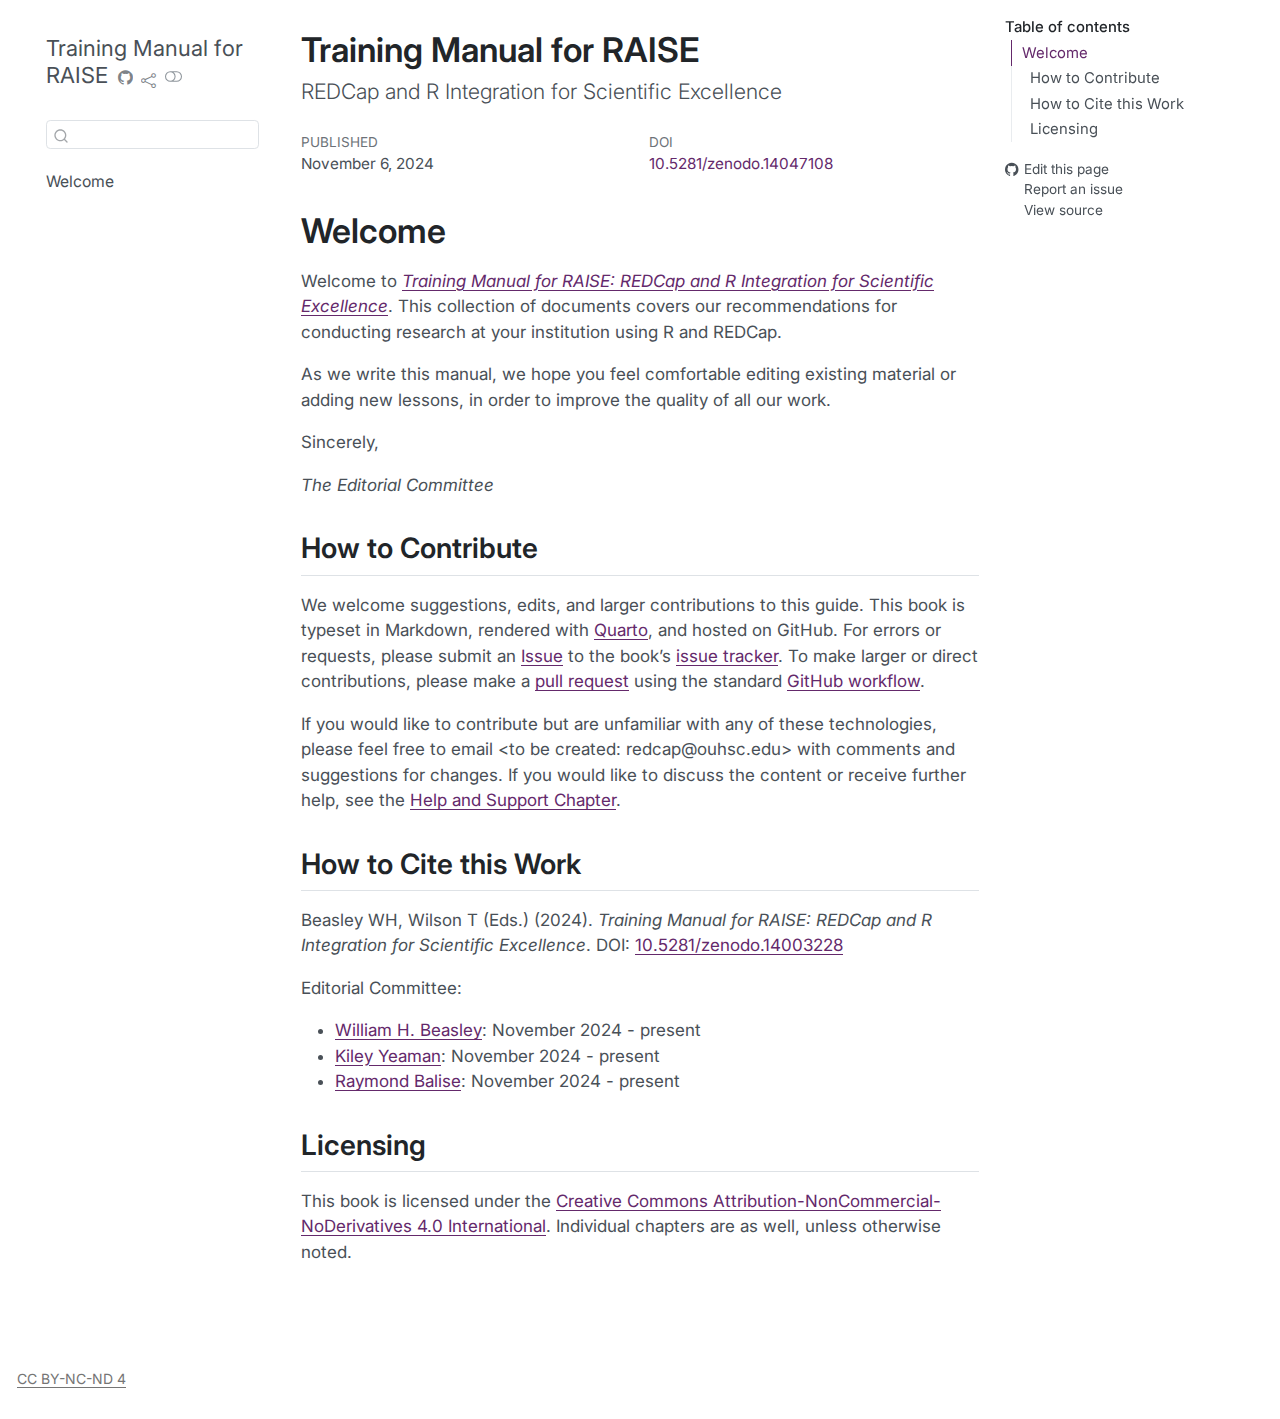
==== commit b5ad1dc7: "Built site for gh-pages" ====
--- a/index.html
+++ b/index.html
@@ -69,15 +69,6 @@
     "search-label": "Search"
   }
 }</script>
-<script async="" src="https://www.googletagmanager.com/gtag/js?id=G-H3G33LRV8Y"></script>
-
-<script type="text/javascript">
-
-window.dataLayer = window.dataLayer || [];
-function gtag(){dataLayer.push(arguments);}
-gtag('js', new Date());
-gtag('config', 'G-H3G33LRV8Y', { 'anonymize_ip': true});
-</script>
 
 
 <link rel="stylesheet" href="assets/font-awesome.css">
@@ -87,6 +78,7 @@
 <meta name="citation_cover_date" content="2024-11-06">
 <meta name="citation_year" content="2024">
 <meta name="citation_online_date" content="2024-11-06">
+<meta name="citation_doi" content="10.5281/zenodo.14047108">
 <meta name="citation_language" content="en">
 <meta name="citation_reference" content="citation_title=The elements of statistical learning: Data mining, inference, and prediction;,citation_author=Trevor Hastie;,citation_author=Robert Tibshirani;,citation_author=Jerome H Friedman;,citation_author=Jerome H Friedman;,citation_publication_date=2009;,citation_cover_date=2009;,citation_year=2009;,citation_volume=2;">
 <meta name="citation_reference" content="citation_title=Hands-on machine learning with scikit-learn, keras, and TensorFlow;,citation_author=Aurélien Géron;,citation_publication_date=2022;,citation_cover_date=2022;,citation_year=2022;">
@@ -271,6 +263,14 @@
   </div>
   
     
+    <div>
+    <div class="quarto-title-meta-heading">Doi</div>
+    <div class="quarto-title-meta-contents">
+      <p class="doi">
+        <a href="https://doi.org/10.5281/zenodo.14047108">10.5281/zenodo.14047108</a>
+      </p>
+    </div>
+  </div>
   </div>
   
 
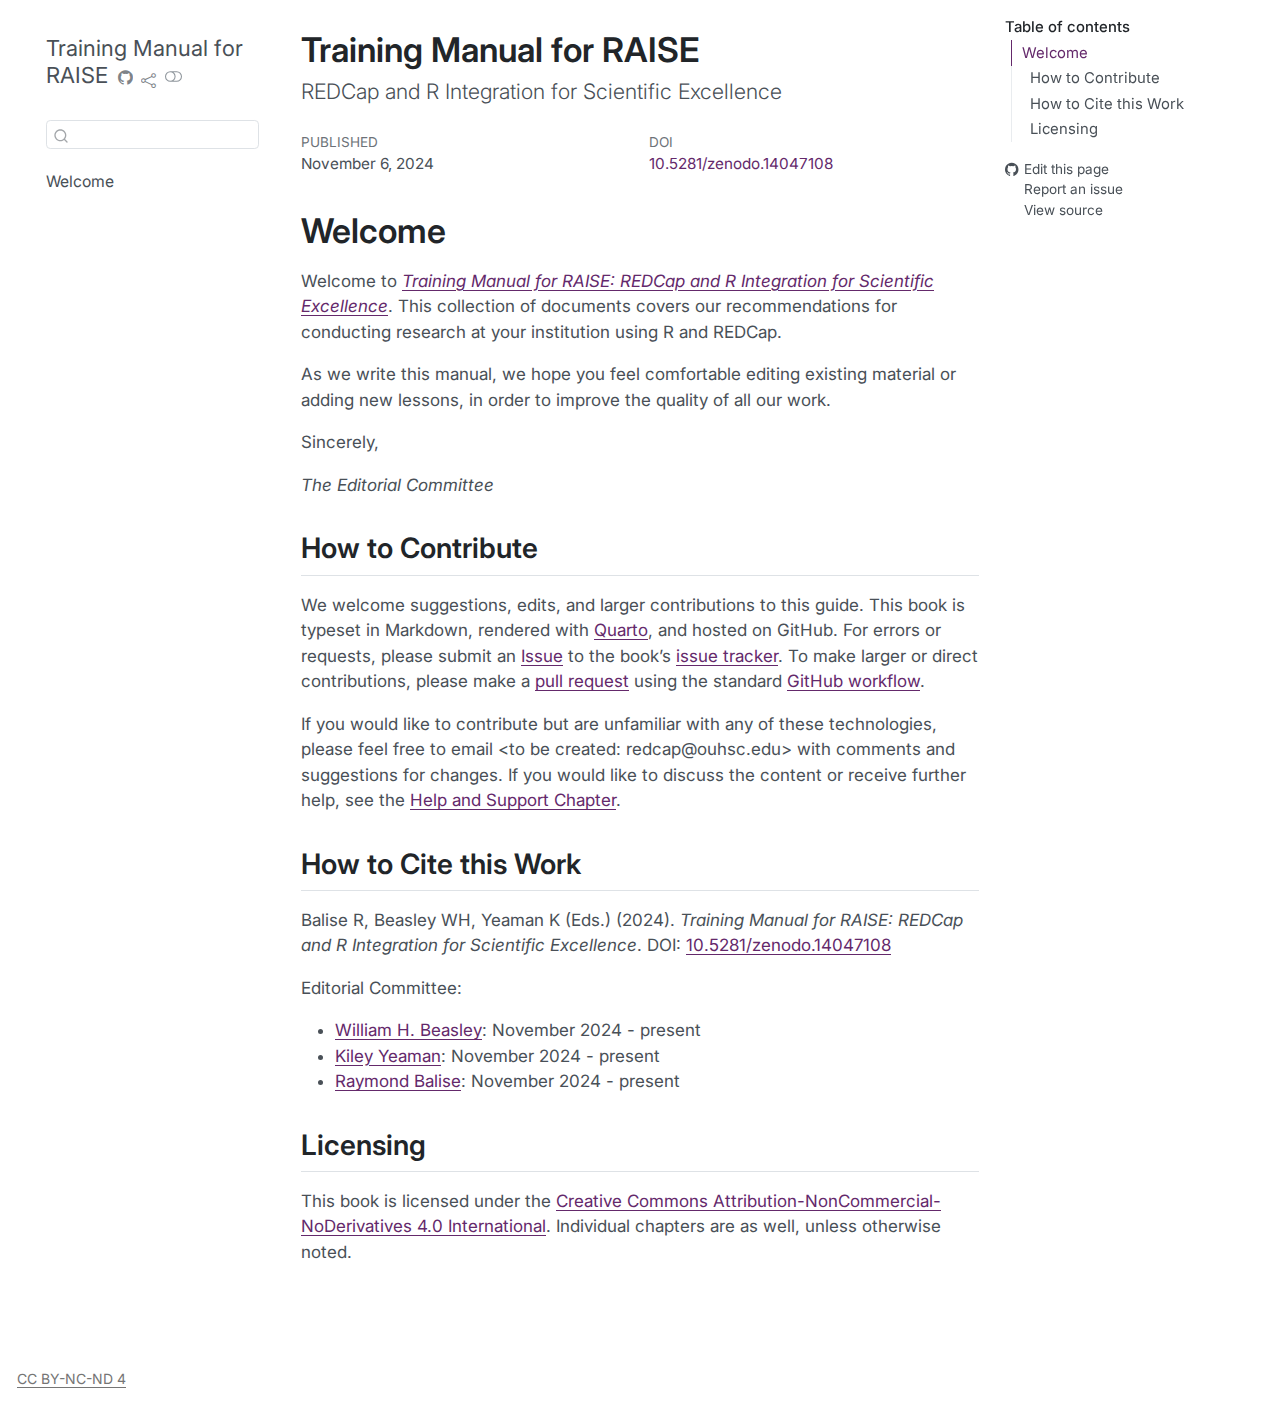
==== commit 4639a022: "Built site for gh-pages" ====
--- a/index.html
+++ b/index.html
@@ -291,7 +291,7 @@
 </section>
 <section id="sec-welcome-cite" class="level2">
 <h2 class="anchored" data-anchor-id="sec-welcome-cite">How to Cite this Work</h2>
-<p>Beasley WH, Wilson T (Eds.) (2024). <em>Training Manual for RAISE: REDCap and R Integration for Scientific Excellence</em>. DOI: <a href="https://zenodo.org/record/14003228">10.5281/zenodo.14003228</a></p>
+<p>Balise R, Beasley WH, Yeaman K (Eds.) (2024). <em>Training Manual for RAISE: REDCap and R Integration for Scientific Excellence</em>. DOI: <a href="https://zenodo.org/record/14047108">10.5281/zenodo.14047108</a></p>
 <p>Editorial Committee:</p>
 <ul>
 <li><a href="https://orcid.org/0000-0002-5613-5006">William H. Beasley</a>: November 2024 - present</li>
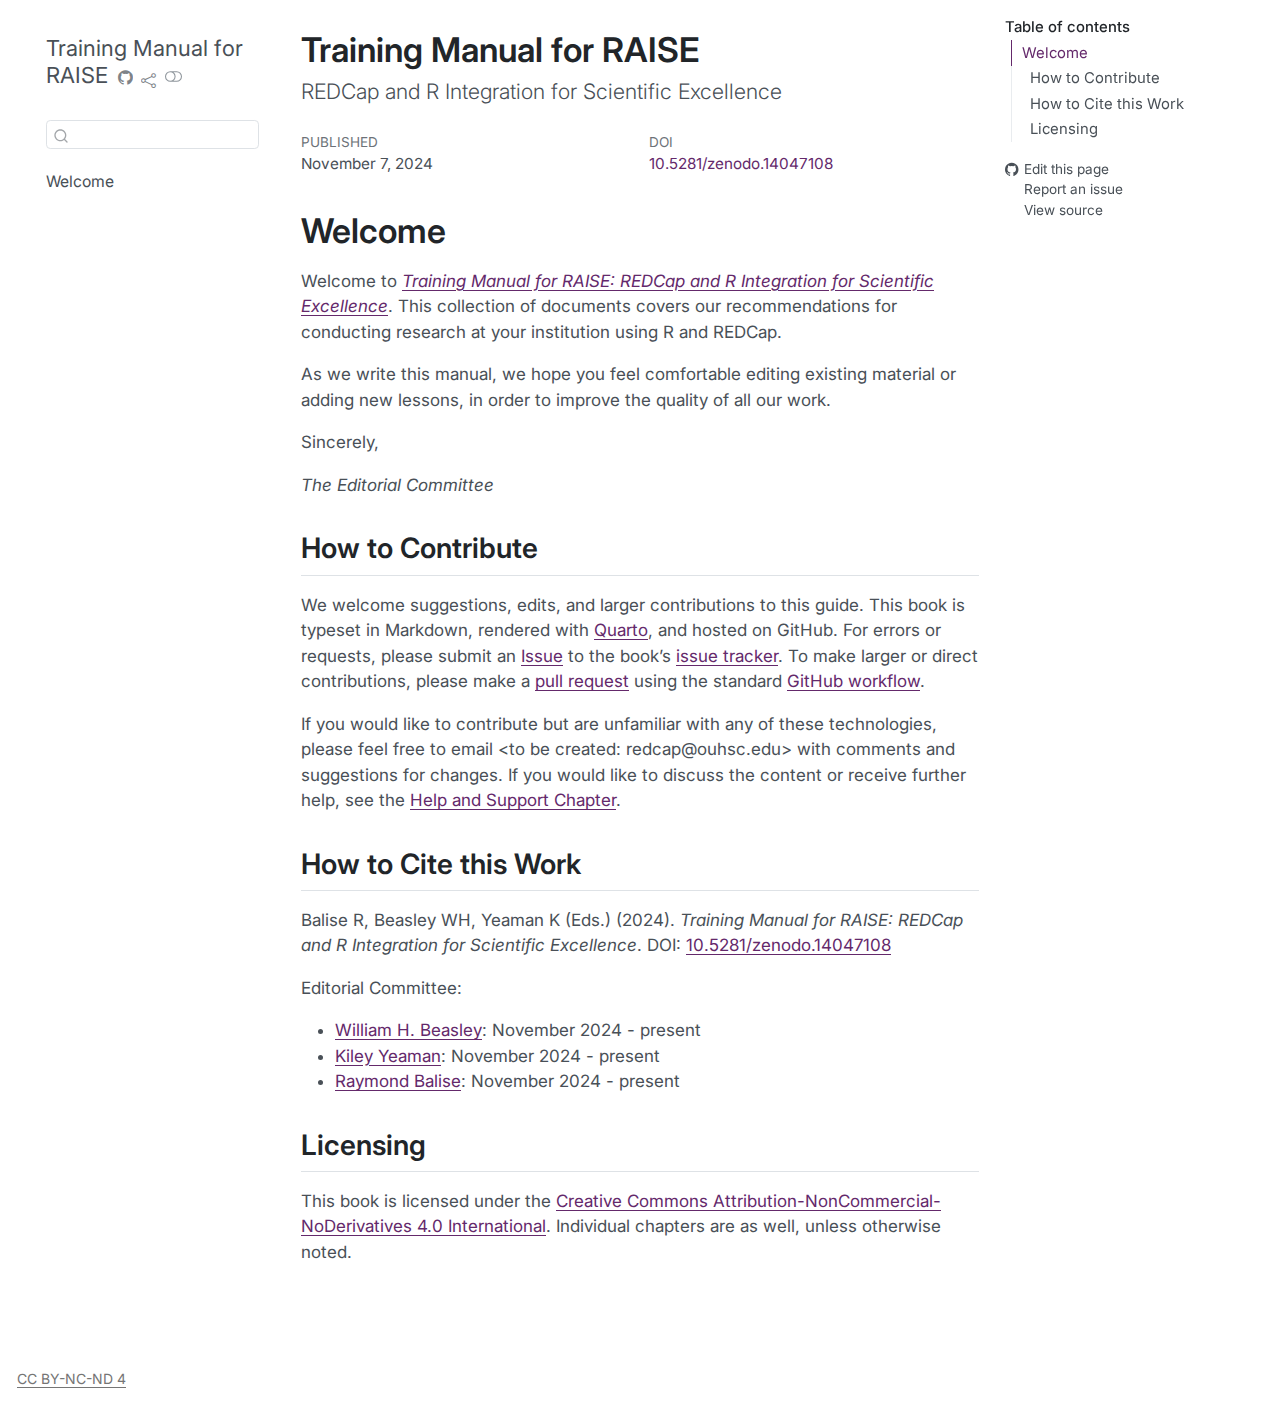
==== commit f27d5448: "Built site for gh-pages" ====
--- a/index.html
+++ b/index.html
@@ -6,7 +6,7 @@
 
 <meta name="viewport" content="width=device-width, initial-scale=1.0, user-scalable=yes">
 
-<meta name="dcterms.date" content="2024-11-06">
+<meta name="dcterms.date" content="2024-11-07">
 
 <title>Training Manual for RAISE</title>
 <style>
@@ -69,15 +69,24 @@
     "search-label": "Search"
   }
 }</script>
+<script async="" src="https://www.googletagmanager.com/gtag/js?id=G-LBZQS9X7XT"></script>
+
+<script type="text/javascript">
+
+window.dataLayer = window.dataLayer || [];
+function gtag(){dataLayer.push(arguments);}
+gtag('js', new Date());
+gtag('config', 'G-LBZQS9X7XT', { 'anonymize_ip': true});
+</script>
 
 
 <link rel="stylesheet" href="assets/font-awesome.css">
 <link rel="stylesheet" href="assets/tables.css">
 <meta name="citation_title" content="Training Manual for RAISE">
-<meta name="citation_publication_date" content="2024-11-06">
-<meta name="citation_cover_date" content="2024-11-06">
+<meta name="citation_publication_date" content="2024-11-07">
+<meta name="citation_cover_date" content="2024-11-07">
 <meta name="citation_year" content="2024">
-<meta name="citation_online_date" content="2024-11-06">
+<meta name="citation_online_date" content="2024-11-07">
 <meta name="citation_doi" content="10.5281/zenodo.14047108">
 <meta name="citation_language" content="en">
 <meta name="citation_reference" content="citation_title=The elements of statistical learning: Data mining, inference, and prediction;,citation_author=Trevor Hastie;,citation_author=Robert Tibshirani;,citation_author=Jerome H Friedman;,citation_author=Jerome H Friedman;,citation_publication_date=2009;,citation_cover_date=2009;,citation_year=2009;,citation_volume=2;">
@@ -258,7 +267,7 @@
     <div>
     <div class="quarto-title-meta-heading">Published</div>
     <div class="quarto-title-meta-contents">
-      <p class="date">November 6, 2024</p>
+      <p class="date">November 7, 2024</p>
     </div>
   </div>
   
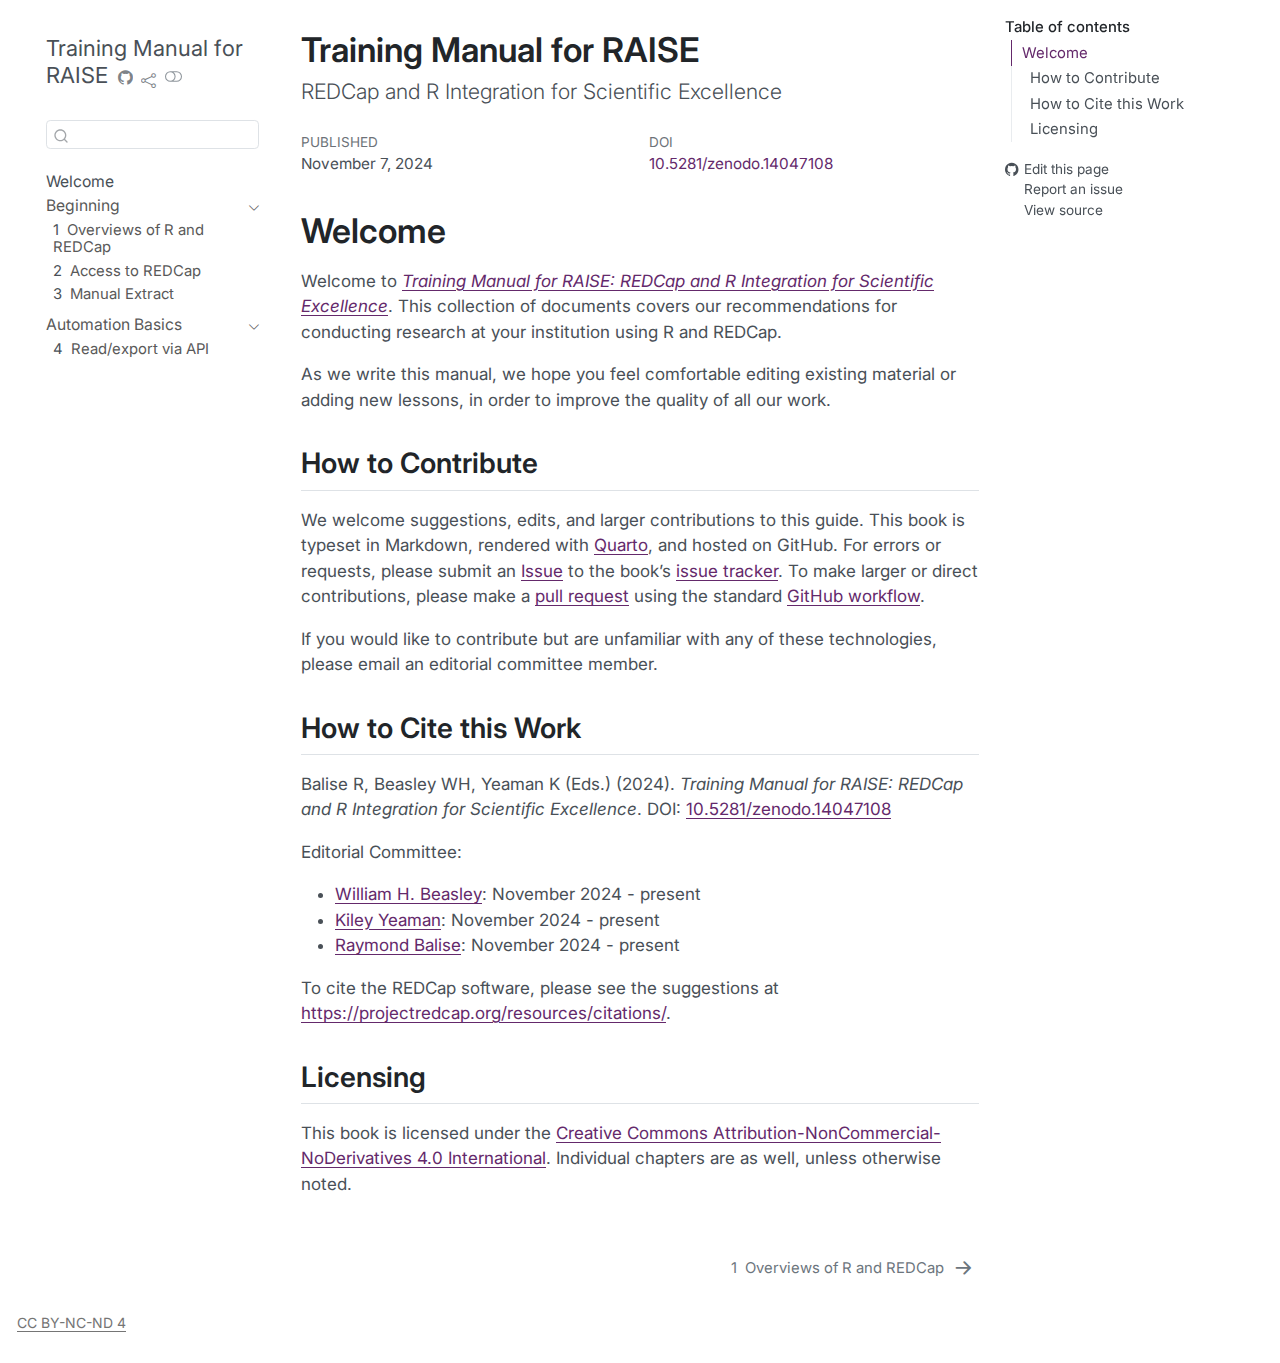
==== commit 4beaa857: "Built site for gh-pages" ====
--- a/index.html
+++ b/index.html
@@ -31,6 +31,7 @@
 <script src="site_libs/quarto-search/fuse.min.js"></script>
 <script src="site_libs/quarto-search/quarto-search.js"></script>
 <meta name="quarto:offset" content="./">
+<link href="./begin/overview.html" rel="next">
 <script src="site_libs/quarto-html/quarto.js"></script>
 <script src="site_libs/quarto-html/popper.min.js"></script>
 <script src="site_libs/quarto-html/tippy.umd.min.js"></script>
@@ -231,6 +232,52 @@
  <span class="menu-text">Welcome</span></a>
   </div>
 </li>
+        <li class="sidebar-item sidebar-item-section">
+      <div class="sidebar-item-container"> 
+            <a class="sidebar-item-text sidebar-link text-start" data-bs-toggle="collapse" data-bs-target="#quarto-sidebar-section-1" role="navigation" aria-expanded="true">
+ <span class="menu-text">Beginning</span></a>
+          <a class="sidebar-item-toggle text-start" data-bs-toggle="collapse" data-bs-target="#quarto-sidebar-section-1" role="navigation" aria-expanded="true" aria-label="Toggle section">
+            <i class="bi bi-chevron-right ms-2"></i>
+          </a> 
+      </div>
+      <ul id="quarto-sidebar-section-1" class="collapse list-unstyled sidebar-section depth1 show">  
+          <li class="sidebar-item">
+  <div class="sidebar-item-container"> 
+  <a href="./begin/overview.html" class="sidebar-item-text sidebar-link">
+ <span class="menu-text"><span class="chapter-number">1</span>&nbsp; <span class="chapter-title">Overviews of R and REDCap</span></span></a>
+  </div>
+</li>
+          <li class="sidebar-item">
+  <div class="sidebar-item-container"> 
+  <a href="./begin/access.html" class="sidebar-item-text sidebar-link">
+ <span class="menu-text"><span class="chapter-number">2</span>&nbsp; <span class="chapter-title">Access to REDCap</span></span></a>
+  </div>
+</li>
+          <li class="sidebar-item">
+  <div class="sidebar-item-container"> 
+  <a href="./begin/manual.html" class="sidebar-item-text sidebar-link">
+ <span class="menu-text"><span class="chapter-number">3</span>&nbsp; <span class="chapter-title">Manual Extract</span></span></a>
+  </div>
+</li>
+      </ul>
+  </li>
+        <li class="sidebar-item sidebar-item-section">
+      <div class="sidebar-item-container"> 
+            <a class="sidebar-item-text sidebar-link text-start" data-bs-toggle="collapse" data-bs-target="#quarto-sidebar-section-2" role="navigation" aria-expanded="true">
+ <span class="menu-text">Automation Basics</span></a>
+          <a class="sidebar-item-toggle text-start" data-bs-toggle="collapse" data-bs-target="#quarto-sidebar-section-2" role="navigation" aria-expanded="true" aria-label="Toggle section">
+            <i class="bi bi-chevron-right ms-2"></i>
+          </a> 
+      </div>
+      <ul id="quarto-sidebar-section-2" class="collapse list-unstyled sidebar-section depth1 show">  
+          <li class="sidebar-item">
+  <div class="sidebar-item-container"> 
+  <a href="./basic/read.html" class="sidebar-item-text sidebar-link">
+ <span class="menu-text"><span class="chapter-number">4</span>&nbsp; <span class="chapter-title">Read/export via API</span></span></a>
+  </div>
+</li>
+      </ul>
+  </li>
     </ul>
     </div>
 </nav>
@@ -291,12 +338,10 @@
 <h1 class="unnumbered">Welcome</h1>
 <p>Welcome to <a href="https://redcap-tools.github.io/raise-manual-v1/"><em>Training Manual for RAISE: REDCap and R Integration for Scientific Excellence</em></a>. This collection of documents covers our recommendations for conducting research at your institution using R and REDCap.</p>
 <p>As we write this manual, we hope you feel comfortable editing existing material or adding new lessons, in order to improve the quality of all our work.</p>
-<p>Sincerely,</p>
-<p><em>The Editorial Committee</em></p>
 <section id="sec-welcome-contribute" class="level2">
 <h2 class="anchored" data-anchor-id="sec-welcome-contribute">How to Contribute</h2>
 <p>We welcome suggestions, edits, and larger contributions to this guide. This book is typeset in Markdown, rendered with <a href="https://quarto.org/">Quarto</a>, and hosted on GitHub. For errors or requests, please submit an <a href="https://docs.github.com/en/issues/tracking-your-work-with-issues/about-issues">Issue</a> to the book’s <a href="https://github.com/redcap-tools/raise-manual-v1/issues">issue tracker</a>. To make larger or direct contributions, please make a <a href="https://github.com/redcap-tools/raise-manual-v1/pulls">pull request</a> using the standard <a href="https://docs.github.com/en/get-started/quickstart/contributing-to-projects">GitHub workflow</a>.</p>
-<p>If you would like to contribute but are unfamiliar with any of these technologies, please feel free to email &lt;to be created: redcap@ouhsc.edu&gt; with comments and suggestions for changes. If you would like to discuss the content or receive further help, see the <a href="begin/support.md">Help and Support Chapter</a>.</p>
+<p>If you would like to contribute but are unfamiliar with any of these technologies, please email an editorial committee member.</p>
 </section>
 <section id="sec-welcome-cite" class="level2">
 <h2 class="anchored" data-anchor-id="sec-welcome-cite">How to Cite this Work</h2>
@@ -307,6 +352,7 @@
 <li><a href="https://www.linkedin.com/in/kileyyeaman/">Kiley Yeaman</a>: November 2024 - present</li>
 <li><a href="https://orcid.org/0000-0002-9856-5901">Raymond Balise</a>: November 2024 - present</li>
 </ul>
+<p>To cite the REDCap software, please see the suggestions at <a href="https://projectredcap.org/resources/citations/" class="uri">https://projectredcap.org/resources/citations/</a>.</p>
 </section>
 <section id="sec-welcome-licensing" class="level2">
 <h2 class="anchored" data-anchor-id="sec-welcome-licensing">Licensing</h2>
@@ -894,6 +940,15 @@
   }
 });
 </script>
+<nav class="page-navigation">
+  <div class="nav-page nav-page-previous">
+  </div>
+  <div class="nav-page nav-page-next">
+      <a href="./begin/overview.html" class="pagination-link" aria-label="Overviews of R and REDCap">
+        <span class="nav-page-text"><span class="chapter-number">1</span>&nbsp; <span class="chapter-title">Overviews of R and REDCap</span></span> <i class="bi bi-arrow-right-short"></i>
+      </a>
+  </div>
+</nav>
 </div> <!-- /content -->
 <footer class="footer">
   <div class="nav-footer">
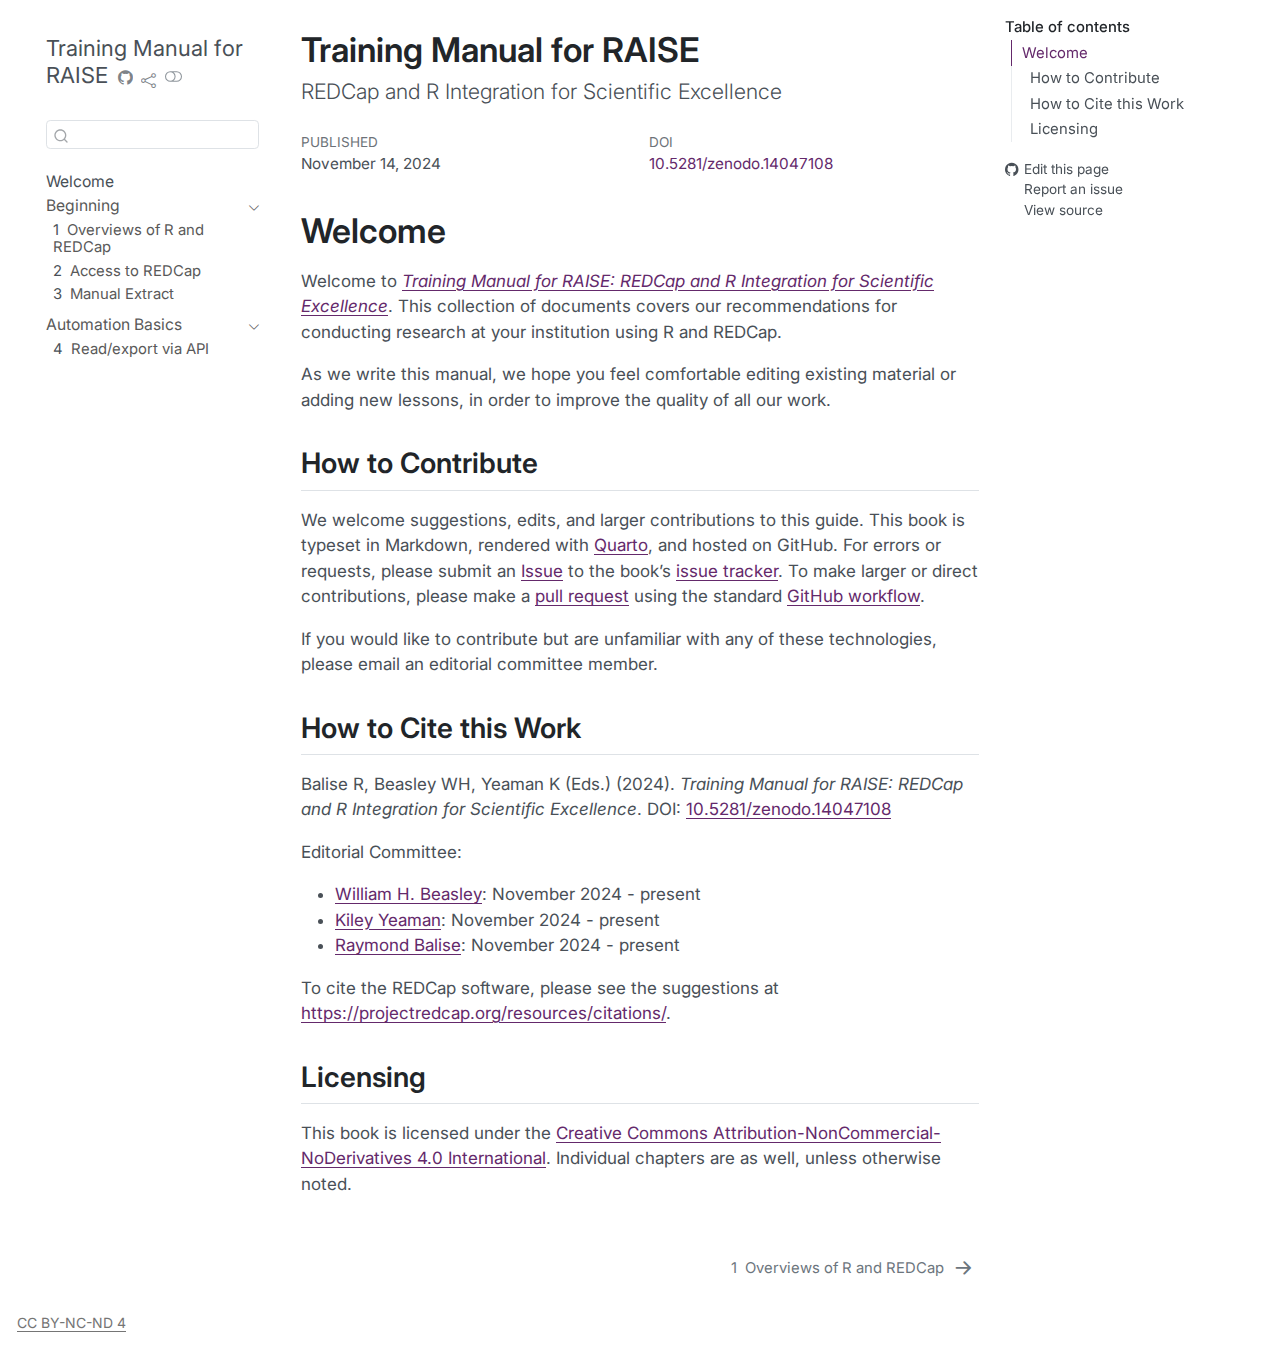
==== commit e558df2c: "Built site for gh-pages" ====
--- a/index.html
+++ b/index.html
@@ -6,7 +6,7 @@
 
 <meta name="viewport" content="width=device-width, initial-scale=1.0, user-scalable=yes">
 
-<meta name="dcterms.date" content="2024-11-07">
+<meta name="dcterms.date" content="2024-11-14">
 
 <title>Training Manual for RAISE</title>
 <style>
@@ -84,10 +84,10 @@
 <link rel="stylesheet" href="assets/font-awesome.css">
 <link rel="stylesheet" href="assets/tables.css">
 <meta name="citation_title" content="Training Manual for RAISE">
-<meta name="citation_publication_date" content="2024-11-07">
-<meta name="citation_cover_date" content="2024-11-07">
+<meta name="citation_publication_date" content="2024-11-14">
+<meta name="citation_cover_date" content="2024-11-14">
 <meta name="citation_year" content="2024">
-<meta name="citation_online_date" content="2024-11-07">
+<meta name="citation_online_date" content="2024-11-14">
 <meta name="citation_doi" content="10.5281/zenodo.14047108">
 <meta name="citation_language" content="en">
 <meta name="citation_reference" content="citation_title=The elements of statistical learning: Data mining, inference, and prediction;,citation_author=Trevor Hastie;,citation_author=Robert Tibshirani;,citation_author=Jerome H Friedman;,citation_author=Jerome H Friedman;,citation_publication_date=2009;,citation_cover_date=2009;,citation_year=2009;,citation_volume=2;">
@@ -314,7 +314,7 @@
     <div>
     <div class="quarto-title-meta-heading">Published</div>
     <div class="quarto-title-meta-contents">
-      <p class="date">November 7, 2024</p>
+      <p class="date">November 14, 2024</p>
     </div>
   </div>
   
@@ -349,7 +349,7 @@
 <p>Editorial Committee:</p>
 <ul>
 <li><a href="https://orcid.org/0000-0002-5613-5006">William H. Beasley</a>: November 2024 - present</li>
-<li><a href="https://www.linkedin.com/in/kileyyeaman/">Kiley Yeaman</a>: November 2024 - present</li>
+<li><a href="https://orcid.org/0000-0003-4342-2062">Kiley Yeaman</a>: November 2024 - present</li>
 <li><a href="https://orcid.org/0000-0002-9856-5901">Raymond Balise</a>: November 2024 - present</li>
 </ul>
 <p>To cite the REDCap software, please see the suggestions at <a href="https://projectredcap.org/resources/citations/" class="uri">https://projectredcap.org/resources/citations/</a>.</p>
